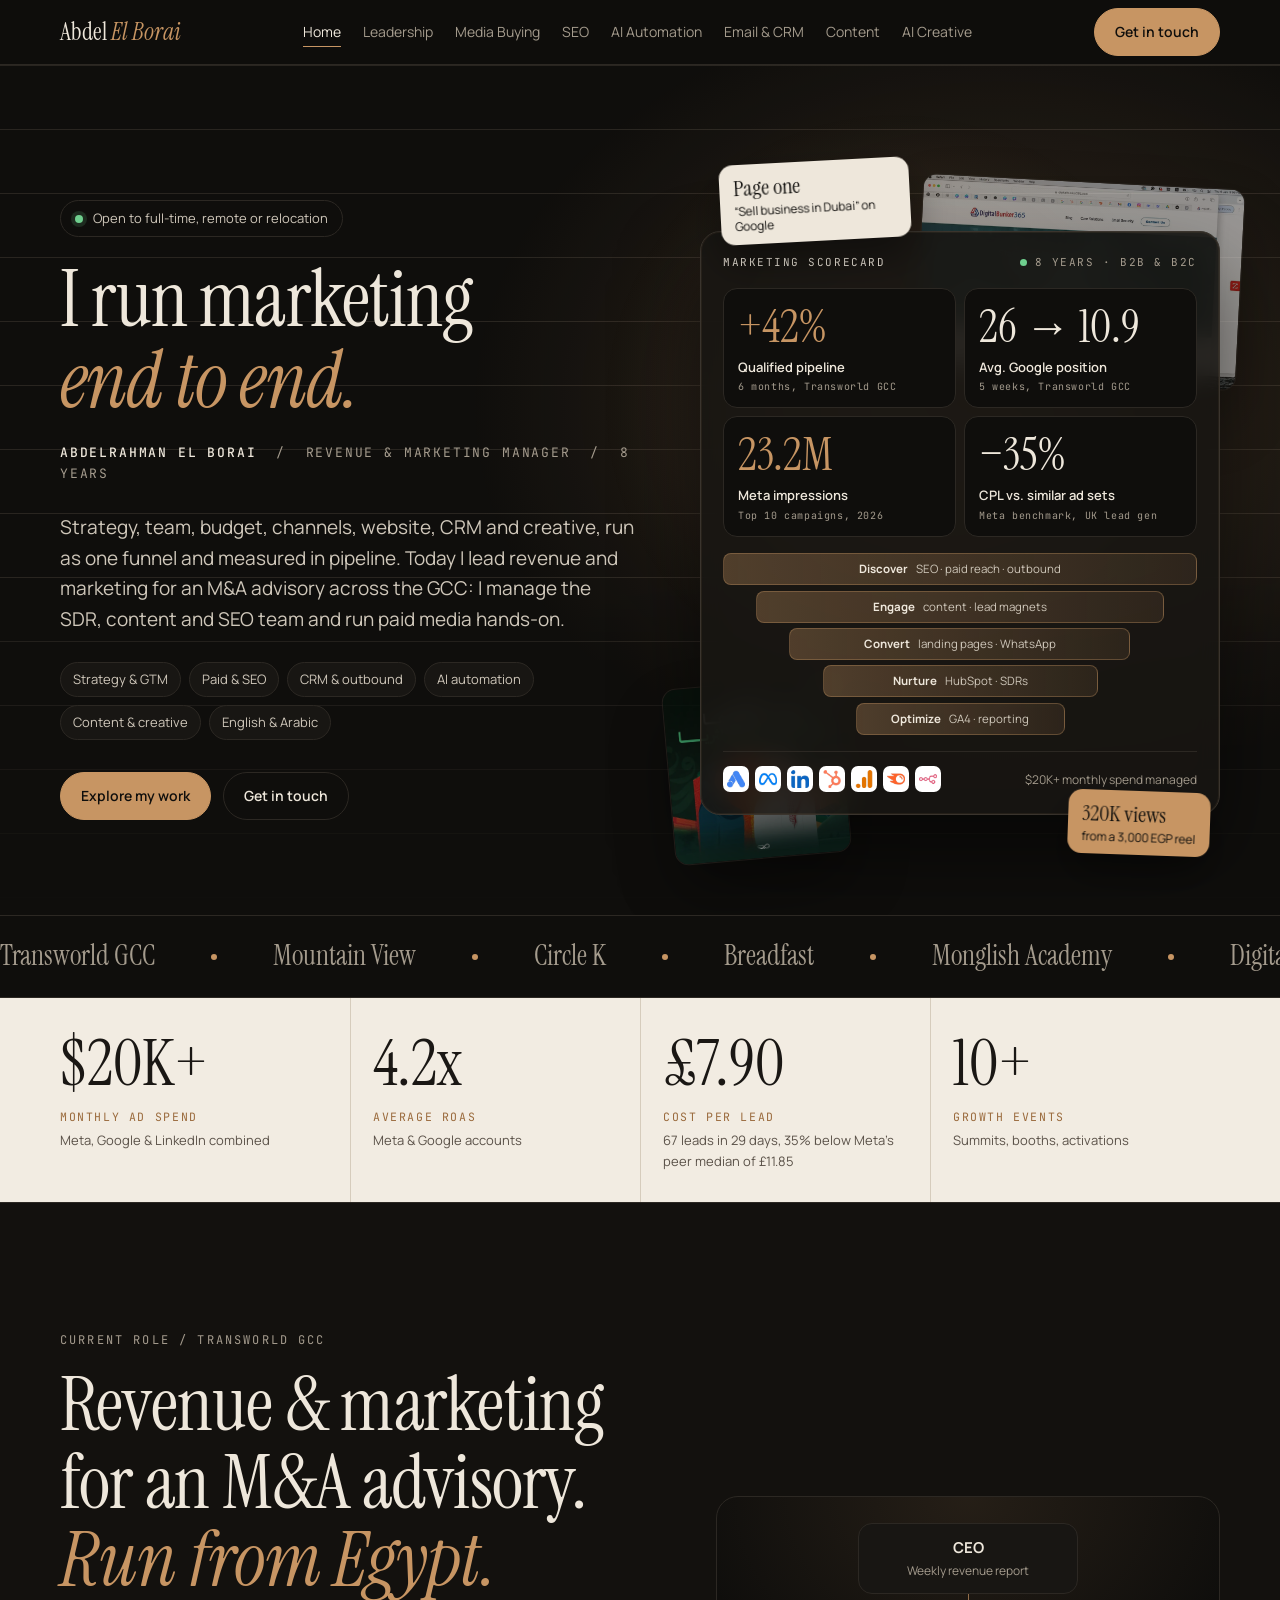
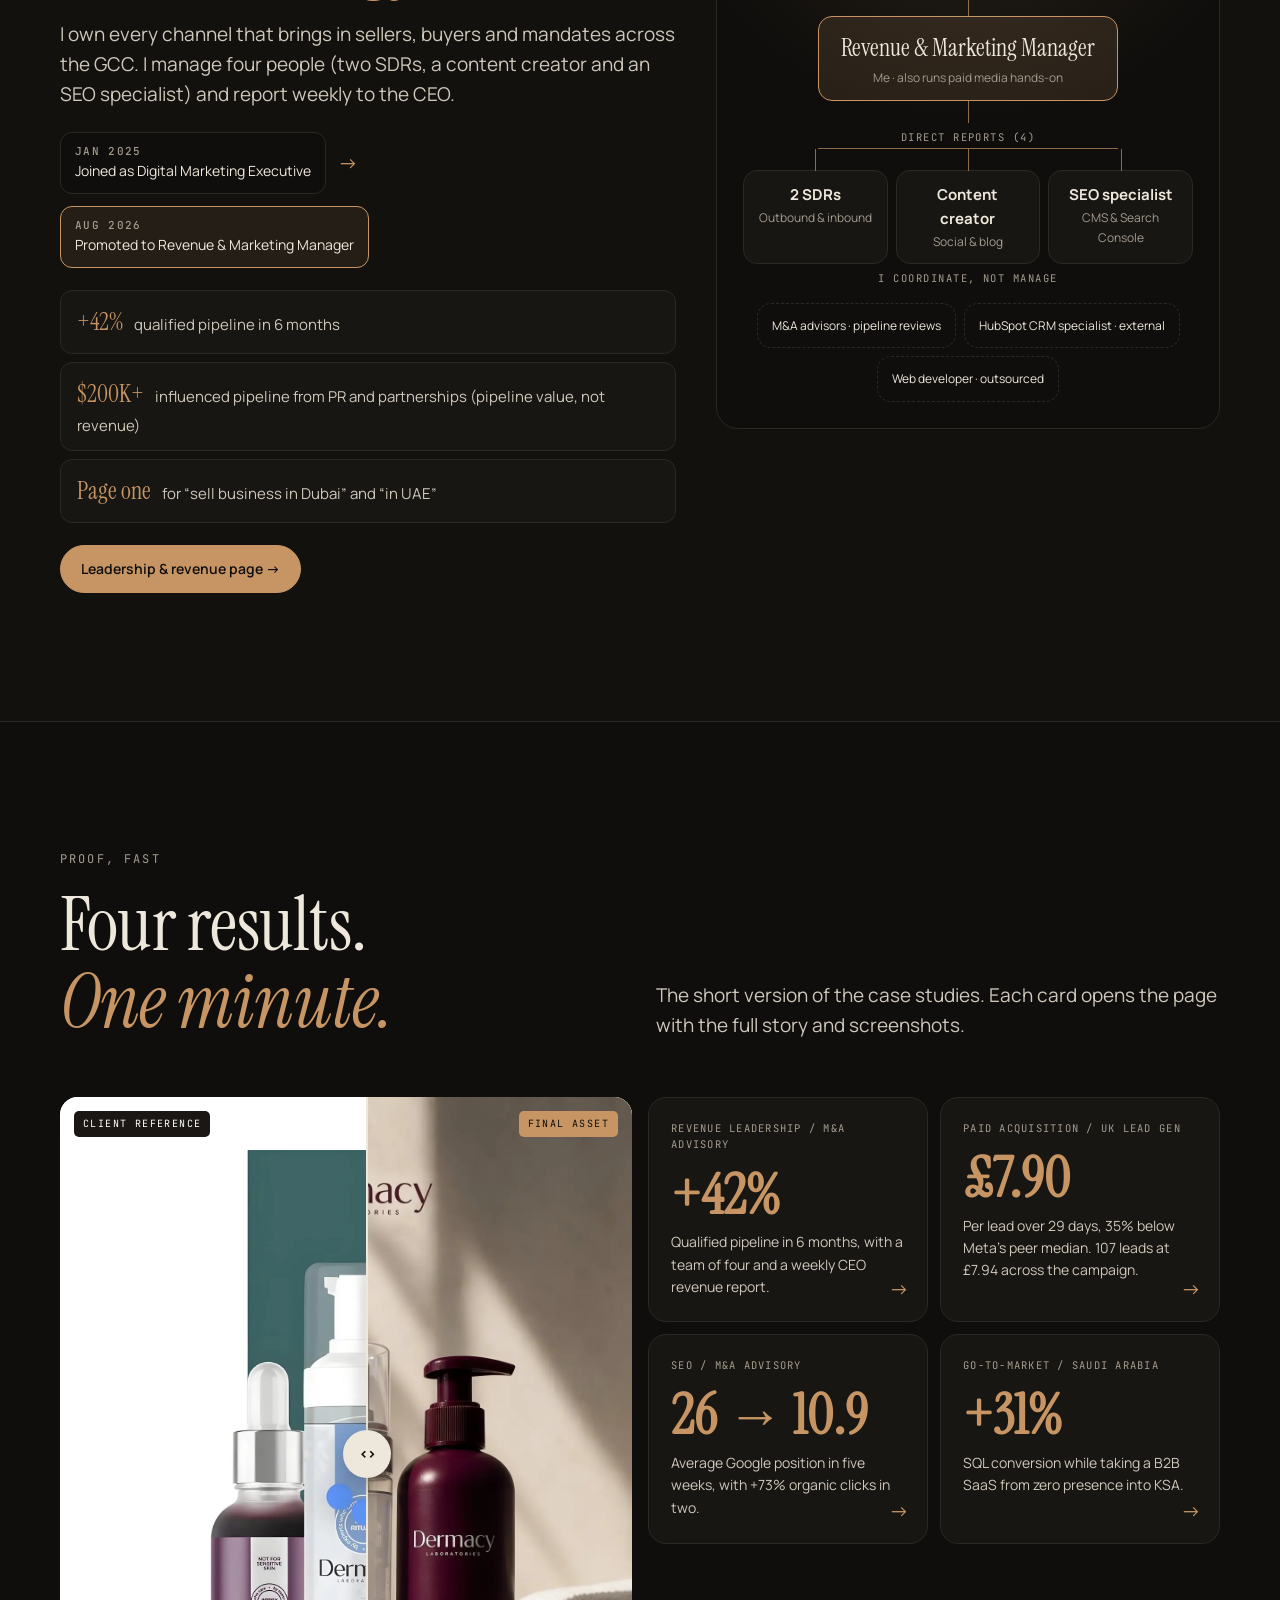
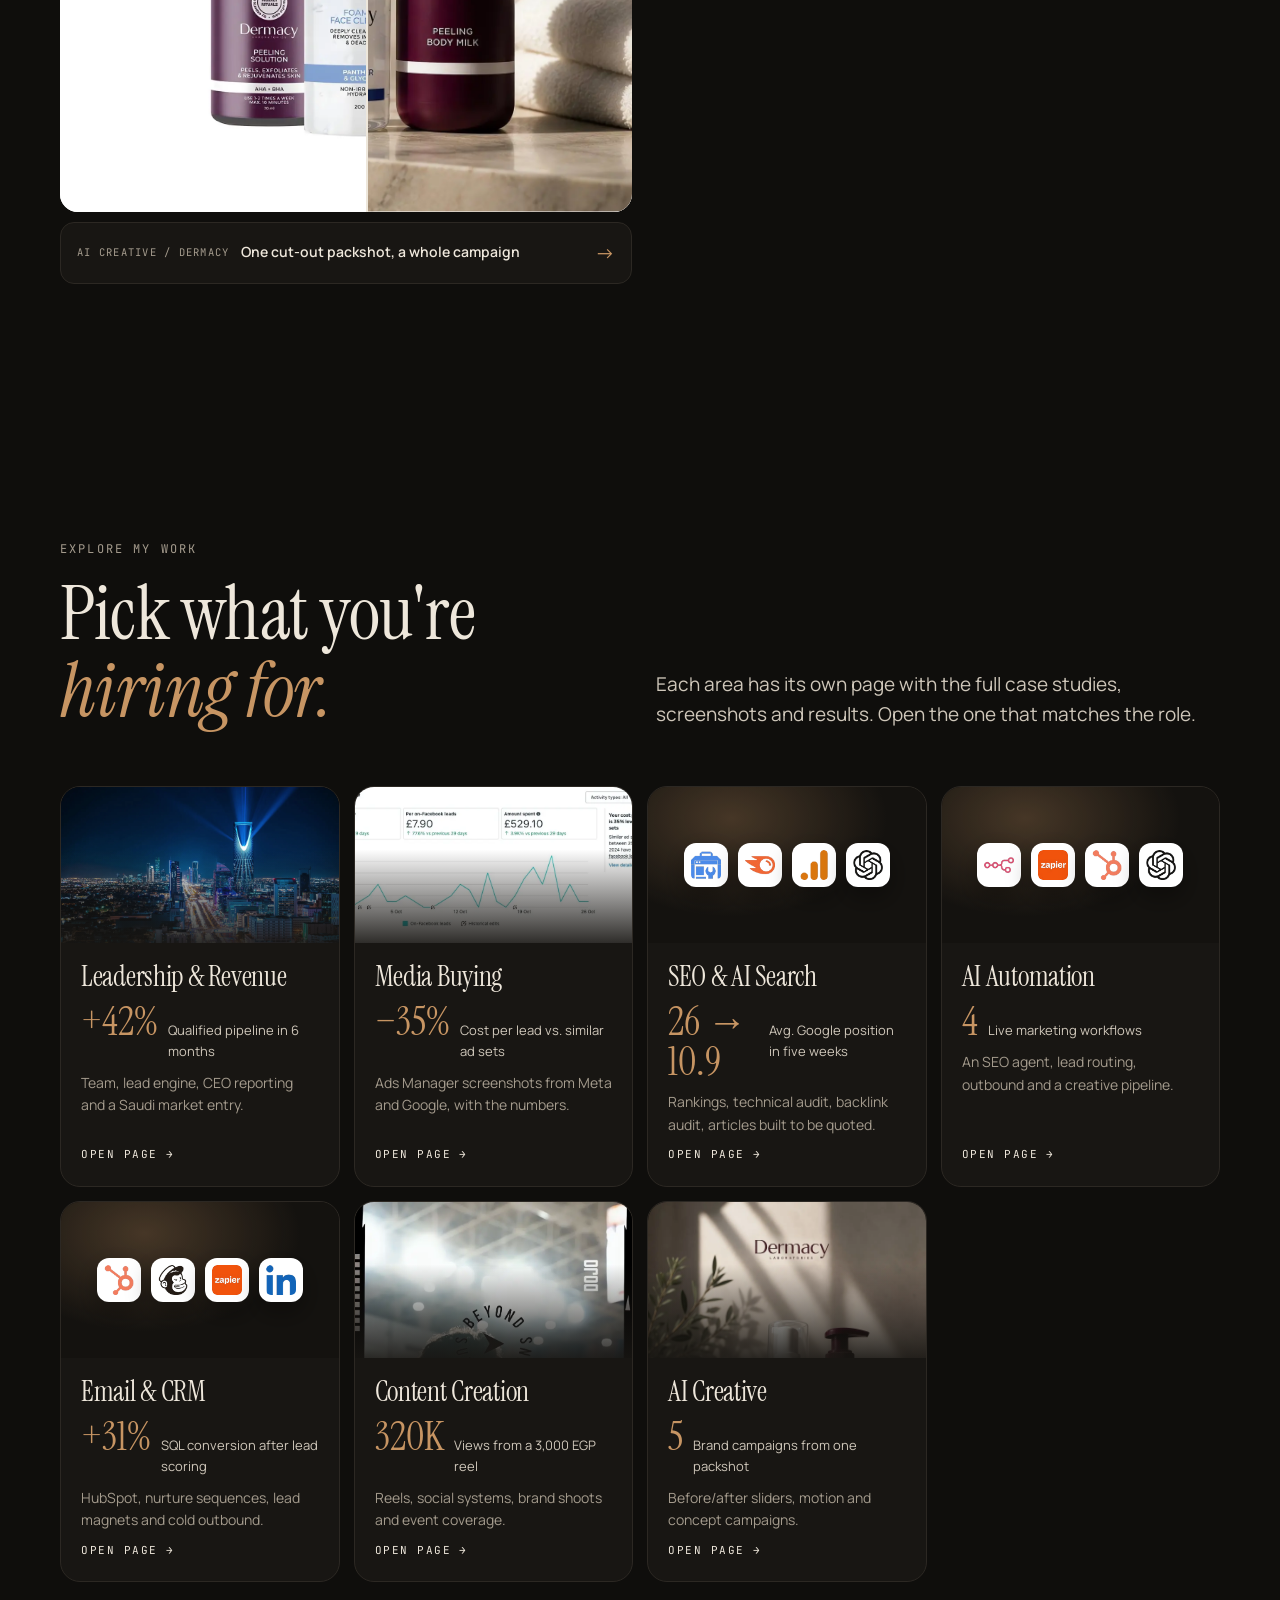
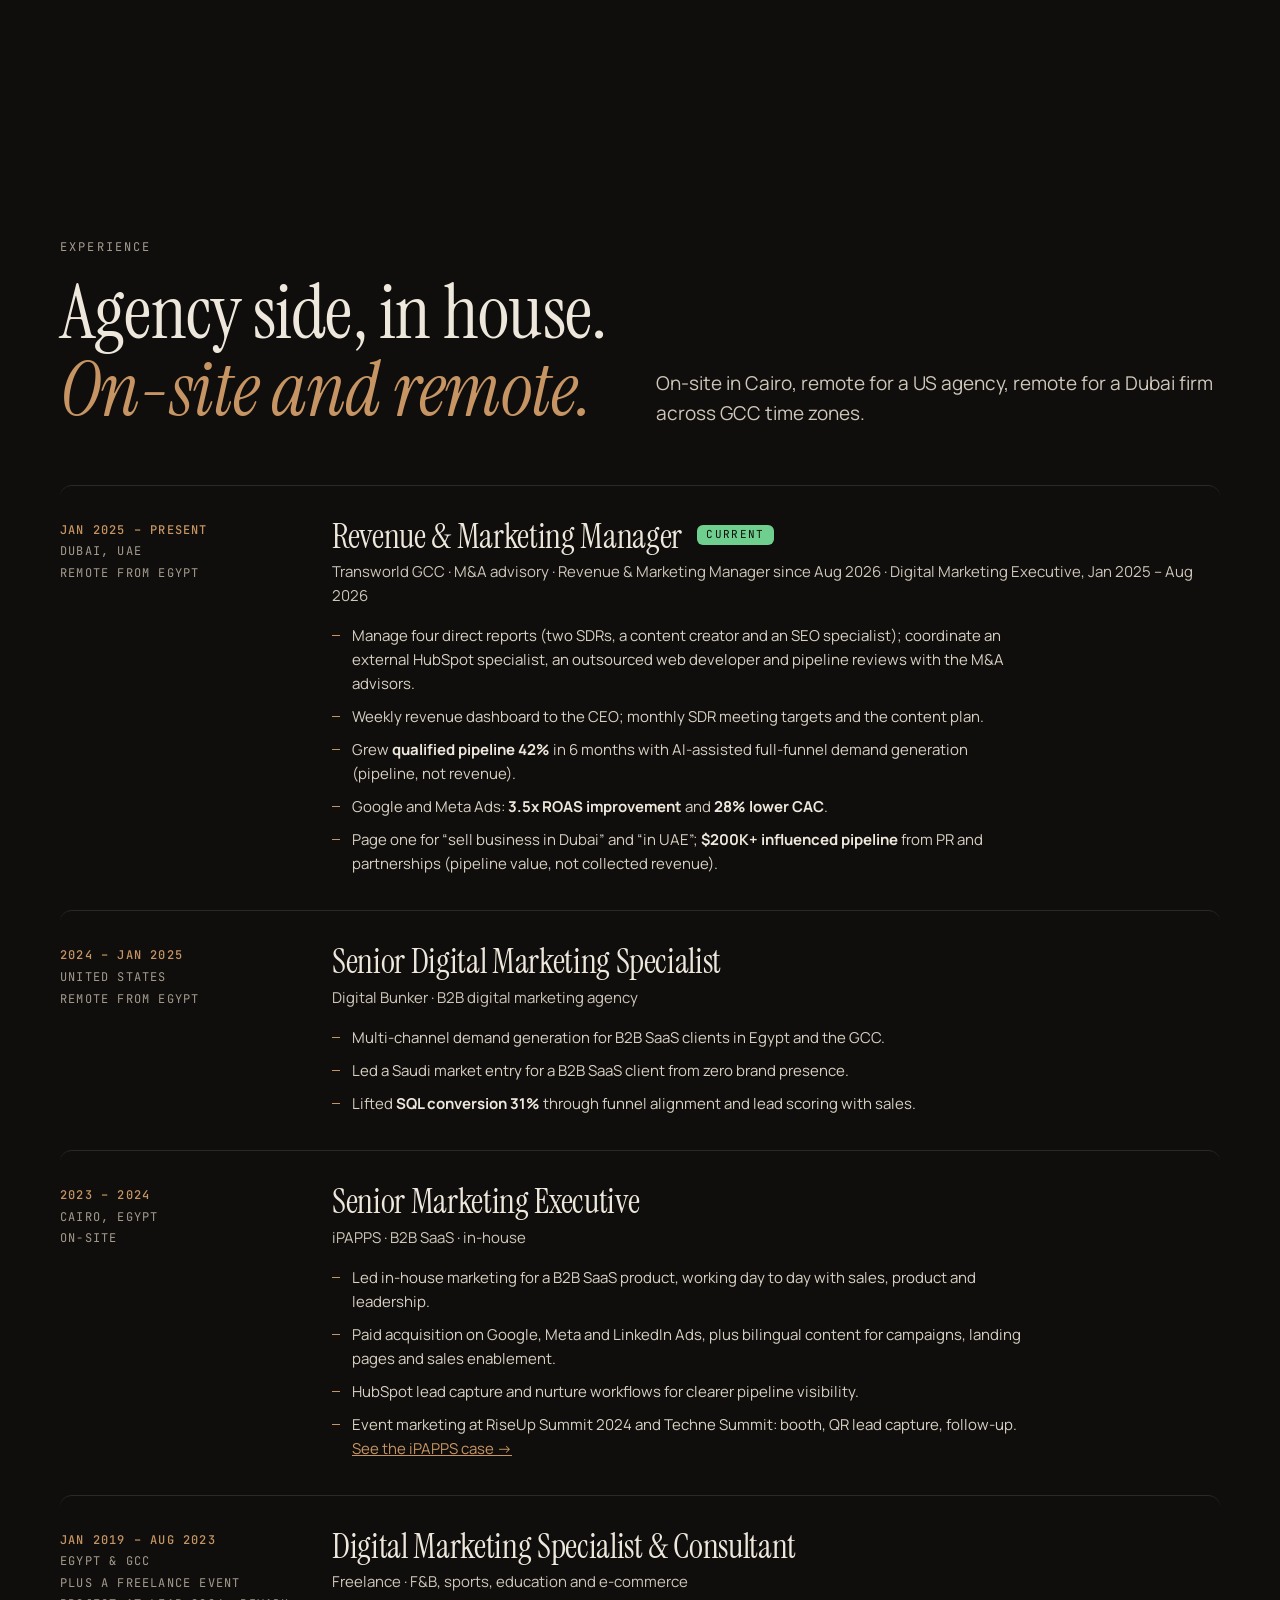
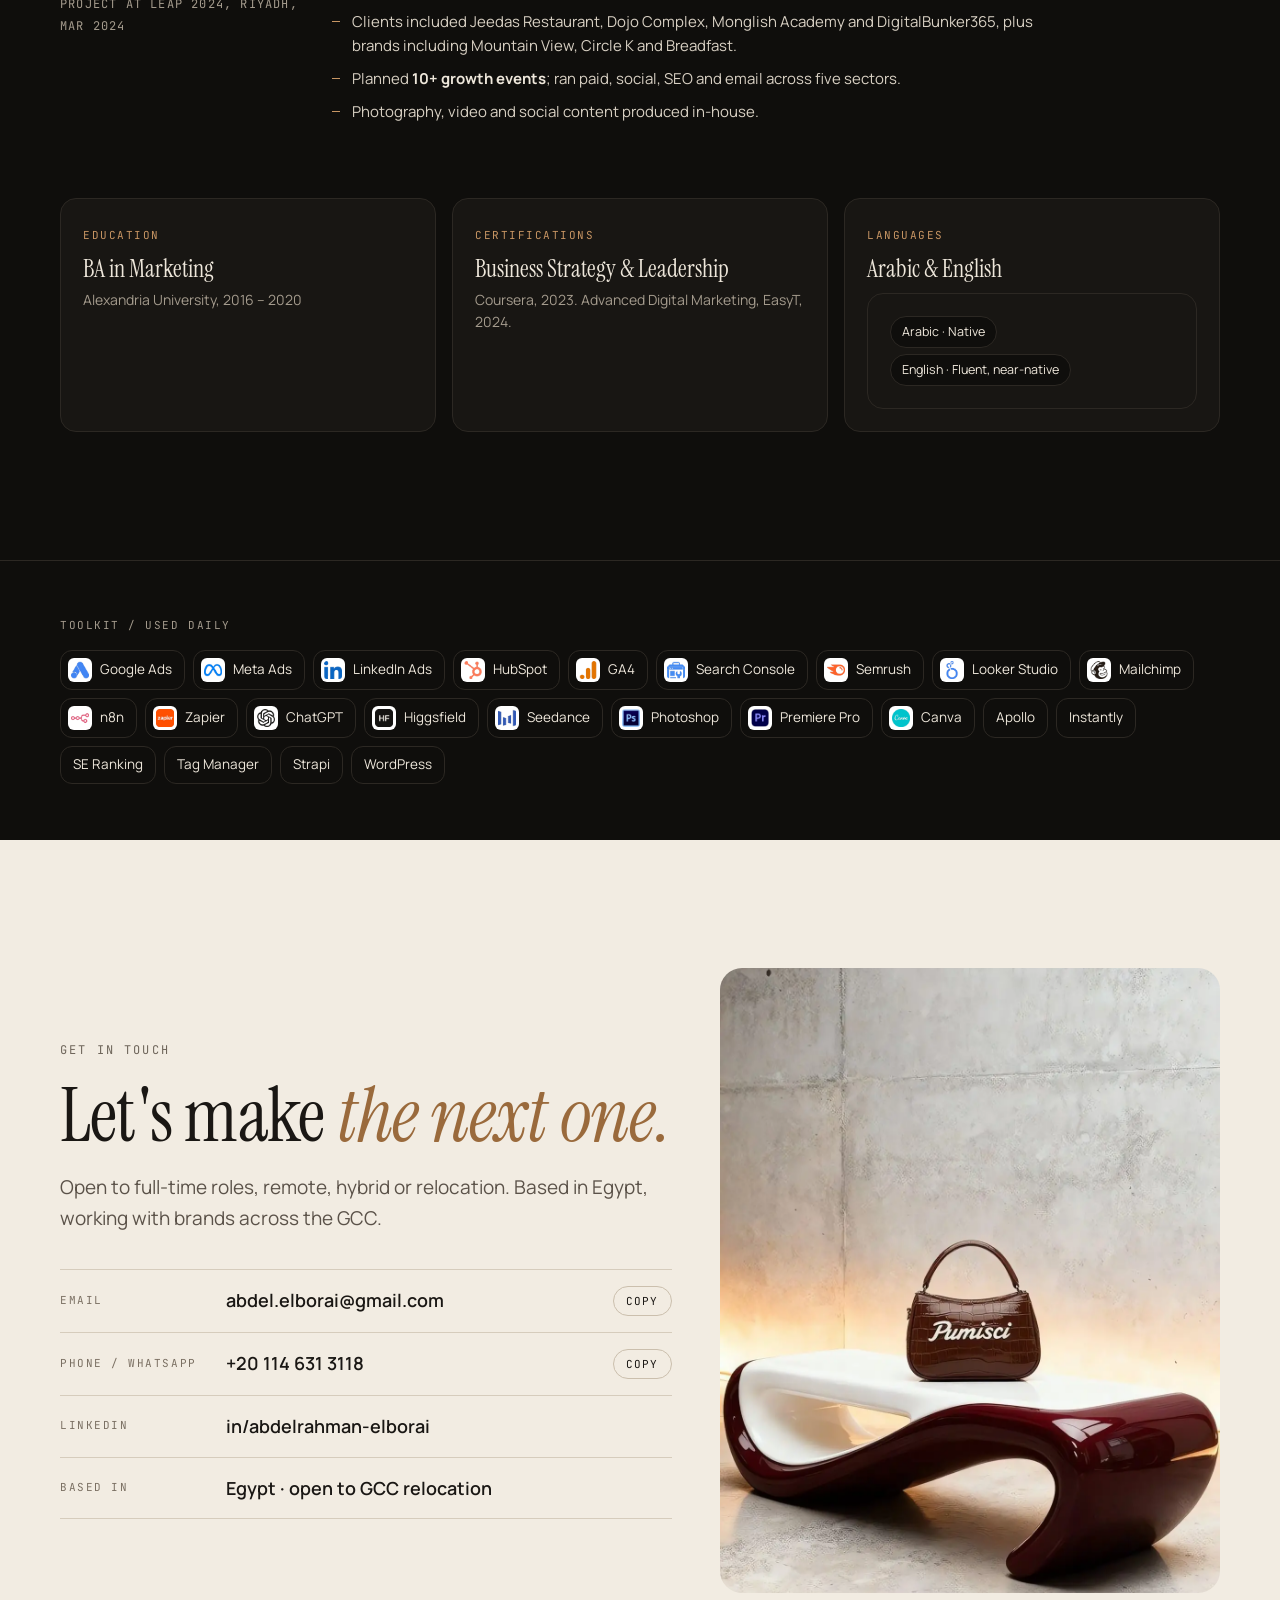
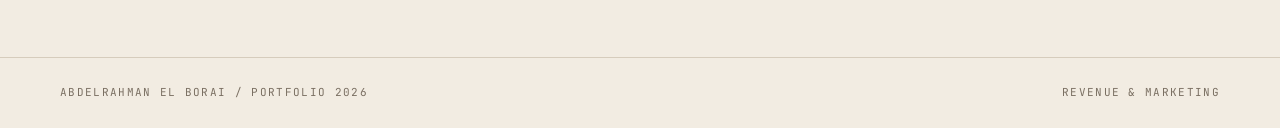
==== index.html @ 5d91e676 "Portfolio site Co-Authored-By: Claude Opus 5.5 <noreply@anthropic.com> Claude-Session: https://claud" ====
<!DOCTYPE html>
<html lang="en">
<head>
<meta charset="utf-8">
<meta name="viewport" content="width=device-width, initial-scale=1">
<title>Abdelrahman El Borai | Revenue & Marketing Manager</title>
<meta name="description" content="Abdelrahman El Borai, Revenue & Marketing Manager. 8 years running marketing end to end: strategy, team, paid media, SEO, CRM, automation and creative across the GCC and Egypt.">
<meta property="og:type" content="website">
<meta property="og:title" content="Abdelrahman El Borai | Revenue & Marketing Manager">
<meta property="og:description" content="Abdelrahman El Borai, Revenue & Marketing Manager. 8 years running marketing end to end: strategy, team, paid media, SEO, CRM, automation and creative across the GCC and Egypt.">
<meta property="og:url" content="https://abdelelborai-lgtm.github.io/">
<link rel="canonical" href="https://abdelelborai-lgtm.github.io/">
<script type="application/ld+json">{"@context":"https://schema.org","@type":"ProfilePage","url":"https://abdelelborai-lgtm.github.io/","mainEntity":{"@type":"Person","name":"Abdelrahman El Borai","alternateName":"Abdel El Borai","jobTitle":"Revenue & Marketing Manager","worksFor":{"@type":"Organization","name":"Transworld GCC","url":"https://tworldgcc.com"},"alumniOf":{"@type":"CollegeOrUniversity","name":"Alexandria University"},"knowsLanguage":["Arabic","English"],"address":{"@type":"PostalAddress","addressCountry":"EG"},"url":"https://abdelelborai-lgtm.github.io/","sameAs":["https://www.linkedin.com/in/abdelrahman-elborai-319b83185/"],"knowsAbout":["Performance marketing","Media buying","SEO","Answer engine optimization","Content creation","HubSpot CRM","Marketing automation"]}}</script>
<link rel="icon" href="data:image/svg+xml,%3Csvg xmlns='http://www.w3.org/2000/svg' viewBox='0 0 64 64'%3E%3Crect width='64' height='64' rx='14' fill='%230F0E0C'/%3E%3Ctext x='50%25' y='56%25' text-anchor='middle' dominant-baseline='middle' font-family='Georgia,serif' font-size='30' fill='%23C79563'%3EAE%3C/text%3E%3C/svg%3E">
<link rel="preconnect" href="https://fonts.googleapis.com">
<link rel="preconnect" href="https://fonts.gstatic.com" crossorigin>
<link href="https://fonts.googleapis.com/css2?family=Instrument+Serif:ital@0;1&family=Manrope:wght@400;500;600;700&family=JetBrains+Mono:wght@400;500&display=swap" rel="stylesheet">
<link rel="stylesheet" href="styles.css">
</head>
<body class="home">
<div class="progress" aria-hidden="true"></div>
<div class="cur" aria-hidden="true"></div>
<button class="totop" type="button" aria-label="Back to top"><svg width="18" height="18" viewBox="0 0 24 24" fill="none" stroke="currentColor" stroke-width="2" stroke-linecap="round" aria-hidden="true"><path d="M12 19V5M5 12l7-7 7 7"/></svg></button>
<nav class="nav" aria-label="Main">
  <div class="wrap">
    <a class="brand" href="index.html">Abdel <span>El Borai</span></a>
    <ul><li><a href="index.html" class="active" aria-current="page">Home<small>Overview, results, experience</small></a></li><li><a href="leadership.html">Leadership<small>Revenue, team, strategy</small></a></li><li><a href="media-buying.html">Media Buying<small>Meta, Google, LinkedIn</small></a></li><li><a href="seo.html">SEO<small>Technical, content, AI search</small></a></li><li><a href="ai-automation.html">AI Automation<small>Agents, n8n, Zapier</small></a></li><li><a href="email-crm.html">Email & CRM<small>HubSpot, nurture, outbound</small></a></li><li><a href="content.html">Content<small>Reels, social, production</small></a></li><li><a href="ai-creative.html">AI Creative<small>Packshot to campaign</small></a></li><li class="m-only"><a href="#contact">Contact<small>Email, WhatsApp, LinkedIn</small></a></li></ul>
    <a class="btn" href="#contact">Get in touch</a>
    <button class="menu-btn" type="button" aria-label="Open menu" aria-expanded="false"><span></span></button>
  </div>
</nav><header class="hero" id="top">
  <div class="wrap hero-grid">
    <div>
      <span class="status"><i></i> Open to full-time, remote or relocation</span>
      <h1>I run marketing <em>end to end.</em></h1>
      <p class="who"><b>Abdelrahman El Borai</b> &nbsp;/&nbsp; Revenue &amp; Marketing Manager &nbsp;/&nbsp; 8 years</p>
      <p class="lede">Strategy, team, budget, channels, website, CRM and creative, run as one funnel and measured in pipeline. Today I lead revenue and marketing for an M&amp;A advisory across the GCC: I manage the SDR, content and SEO team and run paid media hands-on.</p>
      <div class="facts">
        <span class="chip">Strategy &amp; GTM</span>
        <span class="chip">Paid &amp; SEO</span>
        <span class="chip">CRM &amp; outbound</span>
        <span class="chip">AI automation</span>
        <span class="chip">Content &amp; creative</span>
        <span class="chip">English &amp; Arabic</span>
      </div>
      <div class="hero-ctas">
        <a class="btn" href="#explore">Explore my work</a>
        <a class="btn ghost" href="#contact">Get in touch</a>
      </div>
    </div>

    <div class="stage-wrap" aria-label="Marketing results scorecard">
      <figure class="shot shot-a"><img src="img/lp-it.webp" alt="English landing page for an IT services brand" decoding="async"></figure>
      <figure class="shot shot-b"><img src="img/ksa-2030.webp" alt="Arabic Saudi campaign creative" decoding="async"></figure>
      <div class="board">
        <div class="board-head">
          <span>Marketing scorecard</span>
          <span class="live"><i></i>8 years &middot; B2B &amp; B2C</span>
        </div>
        <div class="kpis">
          <div class="kpi"><b>+42%</b><span>Qualified pipeline</span><small>6 months, Transworld GCC</small></div>
          <div class="kpi"><b>26 &rarr; 10.9</b><span>Avg. Google position</span><small>5 weeks, Transworld GCC</small></div>
          <div class="kpi"><b>23.2M</b><span>Meta impressions</span><small>Top 10 campaigns, 2026</small></div>
          <div class="kpi"><b>&minus;35%</b><span>CPL vs. similar ad sets</span><small>Meta benchmark, UK lead gen</small></div>
        </div>
        <div class="fn">
          <div class="fn-row" style="--w:100%"><span class="fn-bar"><b>Discover</b> SEO &middot; paid reach &middot; outbound</span></div>
          <div class="fn-row" style="--w:86%"><span class="fn-bar"><b>Engage</b> content &middot; lead magnets</span></div>
          <div class="fn-row" style="--w:72%"><span class="fn-bar"><b>Convert</b> landing pages &middot; WhatsApp</span></div>
          <div class="fn-row" style="--w:58%"><span class="fn-bar"><b>Nurture</b> HubSpot &middot; SDRs</span></div>
          <div class="fn-row" style="--w:44%"><span class="fn-bar"><b>Optimize</b> GA4 &middot; reporting</span></div>
        </div>
        <div class="board-foot">
          <img src="icons/google-ads.png" alt="Google Ads"><img src="icons/meta-ads.png" alt="Meta Ads"><img src="icons/linkedin-ads.png" alt="LinkedIn Ads"><img src="icons/hubspot.png" alt="HubSpot"><img src="icons/ga4.png" alt="GA4"><img src="icons/semrush.png" alt="Semrush"><img src="icons/n8n.png" alt="n8n">
          <span>$20K+ monthly spend managed</span>
        </div>
      </div>
      <div class="badge badge-a"><b>Page one</b>&ldquo;Sell business in Dubai&rdquo; on Google</div>
      <div class="badge badge-b"><b>320K views</b>from a 3,000 EGP reel</div>
    </div>
  </div>
</header><div class="marquee" aria-label="Brands and clients">
  <div class="track">
    <span>Transworld GCC</span><span>Mountain View</span><span>Circle K</span><span>Breadfast</span><span>Monglish Academy</span><span>Digital Bunker</span><span>Jeedas Restaurant</span><span>Dojo Complex</span><span>iPAPPS</span><span>LEAP 2024</span><span>RiseUp Summit</span>
    <span>Transworld GCC</span><span>Mountain View</span><span>Circle K</span><span>Breadfast</span><span>Monglish Academy</span><span>Digital Bunker</span><span>Jeedas Restaurant</span><span>Dojo Complex</span><span>iPAPPS</span><span>LEAP 2024</span><span>RiseUp Summit</span>
  </div>
</div><section class="band" aria-label="Key numbers">
  <div class="wrap band-grid">
    <div><b class="bn">$20K+</b><span>Monthly ad spend</span><small>Meta, Google &amp; LinkedIn combined</small></div>
    <div><b class="bn">4.2x</b><span>Average ROAS</span><small>Meta &amp; Google accounts</small></div>
    <div><b class="bn">&pound;7.90</b><span>Cost per lead</span><small>67 leads in 29 days, 35% below Meta&rsquo;s peer median of &pound;11.85</small></div>
    <div><b class="bn">10+</b><span>Growth events</span><small>Summits, booths, activations</small></div>
  </div>
</section><section id="current" class="sec-dark">
  <div class="wrap tw-top" style="margin-bottom:0">
    <div>
      <p class="eyebrow">Current role / Transworld GCC</p>
      <h2 style="margin:16px 0 20px">Revenue &amp; marketing for an M&amp;A advisory. <em>Run from Egypt.</em></h2>
      <p class="lede">I own every channel that brings in sellers, buyers and mandates across the GCC. I manage four people (two SDRs, a content creator and an SEO specialist) and report weekly to the CEO.</p>
      <div class="promo">
        <div class="step"><b>Jan 2025</b>Joined as Digital Marketing Executive</div>
        <span class="arr">&rarr;</span>
        <div class="step on"><b>Aug 2026</b>Promoted to Revenue &amp; Marketing Manager</div>
      </div>
      <ul class="wins">
        <li><b>+42%</b> qualified pipeline in 6 months</li>
        <li><b>$200K+</b> influenced pipeline from PR and partnerships (pipeline value, not revenue)</li>
        <li><b>Page one</b> for &ldquo;sell business in Dubai&rdquo; and &ldquo;in UAE&rdquo;</li>
      </ul>
      <a class="btn" href="leadership.html" style="margin-top:22px">Leadership &amp; revenue page &rarr;</a>
    </div>
    <div class="org" aria-label="Team structure">
        <div class="node ceo"><b>CEO</b><small>Weekly revenue report</small></div>
        <div class="vline"></div>
        <div class="node me"><b>Revenue &amp; Marketing Manager</b><small>Me &middot; also runs paid media hands-on</small></div>
        <div class="vline"></div>
        <p class="org-k">Direct reports (4)</p>
        <div class="row">
          <div class="node"><b>2 SDRs</b><small>Outbound &amp; inbound</small></div>
          <div class="node"><b>Content creator</b><small>Social &amp; blog</small></div>
          <div class="node"><b>SEO specialist</b><small>CMS &amp; Search Console</small></div>
        </div>
        <p class="org-k">I coordinate, not manage</p>
        <div class="side">
          <div class="node">M&amp;A advisors &middot; pipeline reviews</div>
          <div class="node">HubSpot CRM specialist &middot; external</div>
          <div class="node">Web developer &middot; outsourced</div>
        </div>
      </div>
  </div>
</section><section id="proof">
  <div class="wrap">
    <div class="sec-head">
      <div><p class="eyebrow">Proof, fast</p><h2 style="margin-top:16px">Four results. <em>One minute.</em></h2></div>
      <p class="lede">The short version of the case studies. Each card opens the page with the full story and screenshots.</p>
    </div>
    <div class="proof-grid">
      <div class="ba-home">
        <div class="ba" data-ba>
          <img class="before" src="img/dermacy-ref.webp" alt="Client reference: Dermacy bottles cut out on white" decoding="async">
          <img class="after" src="img/dermacy-final.webp" alt="Final campaign asset: Dermacy bottles on stone" decoding="async">
          <span class="lab l">Client reference</span><span class="lab r">Final asset</span>
          <span class="bar"></span>
          <input type="range" min="0" max="100" value="50" aria-label="Compare reference and final asset">
          <span class="knob" aria-hidden="true">&lsaquo;&rsaquo;</span>
        </div>
        <a class="pcap" href="ai-creative.html"><span>AI creative / Dermacy</span><b>One cut-out packshot, a whole campaign</b><i>&rarr;</i></a>
      </div>
      <div class="pcards">
        <a class="pcard" href="leadership.html"><span class="pk">Revenue leadership / M&amp;A advisory</span><b class="big">+42%</b><p>Qualified pipeline in 6 months, with a team of four and a weekly CEO revenue report.</p><i>&rarr;</i></a>
        <a class="pcard" href="media-buying.html#uk-case"><span class="pk">Paid acquisition / UK lead gen</span><b class="big">&pound;7.90</b><p>Per lead over 29 days, 35% below Meta&rsquo;s peer median. 107 leads at &pound;7.94 across the campaign.</p><i>&rarr;</i></a>
        <a class="pcard" href="seo.html"><span class="pk">SEO / M&amp;A advisory</span><b class="big">26 &rarr; 10.9</b><p>Average Google position in five weeks, with +73% organic clicks in two.</p><i>&rarr;</i></a>
        <a class="pcard" href="leadership.html#saudi"><span class="pk">Go-to-market / Saudi Arabia</span><b class="big">+31%</b><p>SQL conversion while taking a B2B SaaS from zero presence into KSA.</p><i>&rarr;</i></a>
      </div>
    </div>
  </div>
</section><section id="explore">
  <div class="wrap">
    <div class="sec-head">
      <div><p class="eyebrow">Explore my work</p><h2 style="margin-top:16px">Pick what you're <em>hiring for.</em></h2></div>
      <p class="lede">Each area has its own page with the full case studies, screenshots and results. Open the one that matches the role.</p>
    </div>
    <div class="xgrid"><a class="xcard" href="leadership.html"><div class="xc-img"><img src="img/ksa-city.webp" alt="" decoding="async"></div><div class="xc-body"><h3>Leadership &amp; Revenue</h3><div class="xc-stat"><b>+42%</b><span>Qualified pipeline in 6 months</span></div><p>Team, lead engine, CEO reporting and a Saudi market entry.</p><span class="xc-go">Open page <i>&rarr;</i></span></div></a><a class="xcard" href="media-buying.html"><div class="xc-img"><img src="img/boiler-overview.webp" alt="" decoding="async"></div><div class="xc-body"><h3>Media Buying</h3><div class="xc-stat"><b>&minus;35%</b><span>Cost per lead vs. similar ad sets</span></div><p>Ads Manager screenshots from Meta and Google, with the numbers.</p><span class="xc-go">Open page <i>&rarr;</i></span></div></a><a class="xcard" href="seo.html"><div class="xc-img xc-ico"><div class="xc-icons"><img src="icons/search-console.png" alt=""><img src="icons/semrush.png" alt=""><img src="icons/ga4.png" alt=""><img src="icons/chatgpt.png" alt=""></div></div><div class="xc-body"><h3>SEO &amp; AI Search</h3><div class="xc-stat"><b>26 &rarr; 10.9</b><span>Avg. Google position in five weeks</span></div><p>Rankings, technical audit, backlink audit, articles built to be quoted.</p><span class="xc-go">Open page <i>&rarr;</i></span></div></a><a class="xcard" href="ai-automation.html"><div class="xc-img xc-ico"><div class="xc-icons"><img src="icons/n8n.png" alt=""><img src="icons/zapier.png" alt=""><img src="icons/hubspot.png" alt=""><img src="icons/chatgpt.png" alt=""></div></div><div class="xc-body"><h3>AI Automation</h3><div class="xc-stat"><b>4</b><span>Live marketing workflows</span></div><p>An SEO agent, lead routing, outbound and a creative pipeline.</p><span class="xc-go">Open page <i>&rarr;</i></span></div></a><a class="xcard" href="email-crm.html"><div class="xc-img xc-ico"><div class="xc-icons"><img src="icons/hubspot.png" alt=""><img src="icons/mailchimp.png" alt=""><img src="icons/zapier.png" alt=""><img src="icons/linkedin-ads.png" alt=""></div></div><div class="xc-body"><h3>Email &amp; CRM</h3><div class="xc-stat"><b>+31%</b><span>SQL conversion after lead scoring</span></div><p>HubSpot, nurture sequences, lead magnets and cold outbound.</p><span class="xc-go">Open page <i>&rarr;</i></span></div></a><a class="xcard" href="content.html"><div class="xc-img"><img src="img/dojo.webp" alt="" decoding="async"></div><div class="xc-body"><h3>Content Creation</h3><div class="xc-stat"><b>320K</b><span>Views from a 3,000 EGP reel</span></div><p>Reels, social systems, brand shoots and event coverage.</p><span class="xc-go">Open page <i>&rarr;</i></span></div></a><a class="xcard" href="ai-creative.html"><div class="xc-img"><img src="img/dermacy-final.webp" alt="" decoding="async"></div><div class="xc-body"><h3>AI Creative</h3><div class="xc-stat"><b>5</b><span>Brand campaigns from one packshot</span></div><p>Before/after sliders, motion and concept campaigns.</p><span class="xc-go">Open page <i>&rarr;</i></span></div></a></div>
  </div>
</section><section id="experience">
  <div class="wrap">
    <div class="sec-head">
      <div><p class="eyebrow">Experience</p><h2 style="margin-top:16px">Agency side, in house. <em>On-site and remote.</em></h2></div>
      <p class="lede">On-site in Cairo, remote for a US agency, remote for a Dubai firm across GCC time zones.</p>
    </div>
    <div class="xp">
      <div class="job">
        <p class="when"><b>Jan 2025 &ndash; Present</b>Dubai, UAE<br>Remote from Egypt</p>
        <div>
          <h3>Revenue &amp; Marketing Manager <span class="now">Current</span></h3>
          <p class="co">Transworld GCC &middot; M&amp;A advisory &middot; Revenue &amp; Marketing Manager since Aug 2026 &middot; Digital Marketing Executive, Jan 2025 &ndash; Aug 2026</p>
          <ul>
            <li>Manage four direct reports (two SDRs, a content creator and an SEO specialist); coordinate an external HubSpot specialist, an outsourced web developer and pipeline reviews with the M&amp;A advisors.</li>
            <li>Weekly revenue dashboard to the CEO; monthly SDR meeting targets and the content plan.</li>
            <li>Grew <b>qualified pipeline 42%</b> in 6 months with AI-assisted full-funnel demand generation (pipeline, not revenue).</li>
            <li>Google and Meta Ads: <b>3.5x ROAS improvement</b> and <b>28% lower CAC</b>.</li>
            <li>Page one for &ldquo;sell business in Dubai&rdquo; and &ldquo;in UAE&rdquo;; <b>$200K+ influenced pipeline</b> from PR and partnerships (pipeline value, not collected revenue).</li>
          </ul>
        </div>
      </div>
      <div class="job">
        <p class="when"><b>2024 &ndash; Jan 2025</b>United States<br>Remote from Egypt</p>
        <div>
          <h3>Senior Digital Marketing Specialist</h3>
          <p class="co">Digital Bunker &middot; B2B digital marketing agency</p>
          <ul>
            <li>Multi-channel demand generation for B2B SaaS clients in Egypt and the GCC.</li>
            <li>Led a Saudi market entry for a B2B SaaS client from zero brand presence.</li>
            <li>Lifted <b>SQL conversion 31%</b> through funnel alignment and lead scoring with sales.</li>
          </ul>
        </div>
      </div>
      <div class="job">
        <p class="when"><b>2023 &ndash; 2024</b>Cairo, Egypt<br>On-site</p>
        <div>
          <h3>Senior Marketing Executive</h3>
          <p class="co">iPAPPS &middot; B2B SaaS &middot; in-house</p>
          <ul>
            <li>Led in-house marketing for a B2B SaaS product, working day to day with sales, product and leadership.</li>
            <li>Paid acquisition on Google, Meta and LinkedIn Ads, plus bilingual content for campaigns, landing pages and sales enablement.</li>
            <li>HubSpot lead capture and nurture workflows for clearer pipeline visibility.</li>
            <li>Event marketing at RiseUp Summit 2024 and Techne Summit: booth, QR lead capture, follow-up. <a href="leadership.html#ipapps" style="color:var(--bronze)">See the iPAPPS case &rarr;</a></li>
          </ul>
        </div>
      </div>
      <div class="job">
        <p class="when"><b>Jan 2019 &ndash; Aug 2023</b>Egypt &amp; GCC<br>Plus a freelance event project at LEAP 2024, Riyadh, Mar 2024</p>
        <div>
          <h3>Digital Marketing Specialist &amp; Consultant</h3>
          <p class="co">Freelance &middot; F&amp;B, sports, education and e-commerce</p>
          <ul>
            <li>Clients included Jeedas Restaurant, Dojo Complex, Monglish Academy and DigitalBunker365, plus brands including Mountain View, Circle K and Breadfast.</li>
            <li>Planned <b>10+ growth events</b>; ran paid, social, SEO and email across five sectors.</li>
            <li>Photography, video and social content produced in-house.</li>
          </ul>
        </div>
      </div>
    </div>
    <div class="edu">
      <div><span class="k">Education</span><h4>BA in Marketing</h4><p>Alexandria University, 2016 &ndash; 2020</p></div>
      <div><span class="k">Certifications</span><h4>Business Strategy &amp; Leadership</h4><p>Coursera, 2023. Advanced Digital Marketing, EasyT, 2024.</p></div>
      <div><span class="k">Languages</span><h4>Arabic &amp; English</h4><div class="lang"><span>Arabic &middot; Native</span><span>English &middot; Fluent, near-native</span></div></div>
    </div>
  </div>
</section><section id="toolkit" class="tk">
  <div class="wrap">
    <p class="label" style="margin-bottom:16px">Toolkit / used daily</p>
    <div class="logo-row big-row">
      <span><img src="icons/google-ads.png" alt="">Google Ads</span><span><img src="icons/meta-ads.png" alt="">Meta Ads</span><span><img src="icons/linkedin-ads.png" alt="">LinkedIn Ads</span><span><img src="icons/hubspot.png" alt="">HubSpot</span><span><img src="icons/ga4.png" alt="">GA4</span><span><img src="icons/search-console.png" alt="">Search Console</span><span><img src="icons/semrush.png" alt="">Semrush</span><span><img src="icons/looker-studio.png" alt="">Looker Studio</span><span><img src="icons/mailchimp.png" alt="">Mailchimp</span><span><img src="icons/n8n.png" alt="">n8n</span><span><img src="icons/zapier.png" alt="">Zapier</span><span><img src="icons/chatgpt.png" alt="">ChatGPT</span><span><img src="icons/higgsfield.png" alt="">Higgsfield</span><span><img src="icons/seedance.png" alt="">Seedance</span><span><img src="icons/photoshop.png" alt="">Photoshop</span><span><img src="icons/premiere-pro.png" alt="">Premiere Pro</span><span><img src="icons/canva.png" alt="">Canva</span><span>Apollo</span><span>Instantly</span><span>SE Ranking</span><span>Tag Manager</span><span>Strapi</span><span>WordPress</span>
    </div>
  </div>
</section><section class="contact" id="contact">
  <div class="wrap c-grid">
    <div>
      <p class="eyebrow">Get in touch</p>
      <h2 style="margin-top:16px">Let's make <em>the next one.</em></h2>
      <p class="lede" style="color:#5B5249;margin-top:18px">Open to full-time roles, remote, hybrid or relocation. Based in Egypt, working with brands across the GCC.</p>
      <div class="c-list">
        <div class="c-row"><span class="k">Email</span><a href="mailto:abdel.elborai@gmail.com">abdel.elborai@gmail.com</a><button class="copy" type="button" data-copy="abdel.elborai@gmail.com">Copy</button></div>
        <div class="c-row"><span class="k">Phone / WhatsApp</span><a href="https://wa.me/201146313118" target="_blank" rel="noopener">+20 114 631 3118</a><button class="copy" type="button" data-copy="+201146313118">Copy</button></div>
        <div class="c-row"><span class="k">LinkedIn</span><a href="https://www.linkedin.com/in/abdelrahman-elborai-319b83185/" target="_blank" rel="noopener">in/abdelrahman-elborai</a><span></span></div>
        <div class="c-row"><span class="k">Based in</span><span class="v">Egypt &middot; open to GCC relocation</span><span></span></div>
      </div>
    </div>
    <div class="c-img"><img src="img/contact.webp" alt="Leather bag on a sculpted red chair, concept campaign" decoding="async"></div>
  </div>
</section><footer><div class="wrap"><span>Abdelrahman El Borai / Portfolio 2026</span><span>Revenue &amp; Marketing</span></div></footer>
<div class="lb" id="lb" role="dialog" aria-modal="true" aria-label="Image viewer">
  <button class="x" type="button" aria-label="Close">&times;</button>
  <button class="pv" type="button" aria-label="Previous image">&lsaquo;</button>
  <img alt="">
  <button class="nx" type="button" aria-label="Next image">&rsaquo;</button>
  <p class="lbcap"></p>
</div>
<script src="app.js"></script>
</body>
</html>
---- styles.css ----
:root{
  /* Layout idea: a dark film-set studio. Two-tone serif headlines carried over from the PDF portfolio, cases read like call sheets. */
  --ink:#0F0E0C;
  --panel:#181613;
  --line:#2C2823;
  --bone:#EEE7DB;
  --muted:#A49B8D;
  --bronze:#C79563;
  --paper:#F2ECE2;
  --paper-ink:#1A1714;
  --display:"Instrument Serif", "Times New Roman", Georgia, serif;
  --body:"Manrope", "Helvetica Neue", Arial, sans-serif;
  --mono:"JetBrains Mono", ui-monospace, Menlo, Consolas, monospace;
  --wrap:1240px;
  color-scheme:dark;
}
*{box-sizing:border-box}
html{scroll-behavior:smooth;scroll-padding-top:116px;-webkit-text-size-adjust:100%}
body{margin:0;background:var(--ink);color:var(--bone);font-family:var(--body);font-size:16px;line-height:1.6;-webkit-font-smoothing:antialiased}
img{max-width:100%;display:block}
a{color:inherit}
:focus-visible{outline:2px solid var(--bronze);outline-offset:3px;border-radius:4px}
.wrap{max-width:var(--wrap);margin:0 auto;padding:0 clamp(16px,4vw,40px)}
h1,h2,h3{font-family:var(--display);font-weight:400;line-height:1.02;margin:0;text-wrap:balance;letter-spacing:-.01em}
h2{font-size:clamp(40px,6vw,76px)}
h2 em,h1 em,h3 em{font-style:italic;color:var(--bronze)}
p{margin:0}
.eyebrow{font-family:var(--mono);font-size:12px;letter-spacing:.18em;text-transform:uppercase;color:var(--muted);display:flex;gap:14px;align-items:center}
.eyebrow b{color:var(--bronze);font-weight:500}
.lede{font-size:clamp(17px,1.6vw,19px);color:#CFC7BA;max-width:62ch}

/* NAV */
.nav{position:sticky;top:0;z-index:40;background:rgba(15,14,12,.82);isolation:isolate;backdrop-filter:blur(14px);-webkit-backdrop-filter:blur(14px);border-bottom:1px solid var(--line)}
.nav .wrap{display:flex;align-items:center;justify-content:space-between;height:64px;gap:20px}
.brand{font-family:var(--display);font-size:24px;text-decoration:none;white-space:nowrap}
.brand span{color:var(--bronze);font-style:italic}
.nav ul{display:flex;gap:26px;list-style:none;margin:0;padding:0;font-size:14px}
.nav ul a{text-decoration:none;color:var(--muted);transition:color .2s}
.nav ul a:hover{color:var(--bone)}
.btn{display:inline-flex;align-items:center;gap:10px;padding:12px 20px;border-radius:999px;font-weight:600;font-size:14px;text-decoration:none;border:1px solid var(--bronze);background:var(--bronze);color:var(--ink);cursor:pointer;font-family:var(--body);transition:transform .2s, background .2s}
.btn:hover{transform:translateY(-1px);background:#D6A574}
.btn.ghost{background:transparent;color:var(--bone);border-color:var(--line)}
.btn.ghost:hover{border-color:var(--bronze);background:transparent}
@media (max-width:900px){.nav ul{display:none}}

/* HERO */
.hero{padding:clamp(48px,8vw,96px) 0 56px;position:relative;overflow:hidden}
.hero-grid{display:grid;grid-template-columns:1.05fr .95fr;gap:clamp(28px,5vw,64px);align-items:center}
.status{display:inline-flex;align-items:center;gap:10px;font-size:13px;border:1px solid var(--line);border-radius:999px;padding:7px 14px;color:#CFC7BA}
.status i{width:8px;height:8px;border-radius:50%;background:#6FCF8E;box-shadow:0 0 0 4px rgba(111,207,142,.15)}
.hero h1{font-size:clamp(46px,6.2vw,86px);margin:22px 0 22px}
.hero .who{font-family:var(--mono);font-size:13px;letter-spacing:.14em;text-transform:uppercase;color:var(--muted);margin-bottom:28px}
.hero .who b{color:var(--bone);font-weight:500}
.hero-ctas{display:flex;gap:12px;flex-wrap:wrap;margin-top:32px}
.facts{display:flex;flex-wrap:wrap;gap:8px;margin-top:28px}
.chip{font-size:13px;border:1px solid var(--line);padding:6px 12px;border-radius:999px;color:#CFC7BA;background:var(--panel)}
.mosaic{display:grid;grid-template-columns:repeat(3,1fr);grid-auto-rows:clamp(110px,13vw,170px);gap:10px}
.mosaic figure{margin:0;border-radius:14px;overflow:hidden;background:var(--panel);cursor:zoom-in}
.mosaic figure img{width:100%;height:100%;object-fit:cover;transition:transform .8s cubic-bezier(.2,.7,.2,1)}
.mosaic figure:hover img{transform:scale(1.05)}
.mosaic .tall{grid-row:span 2}
@media (max-width:900px){.hero-grid{grid-template-columns:1fr}}
.hero::before{content:"";position:absolute;inset:0;background:radial-gradient(60% 70% at 78% 40%,rgba(199,149,99,.22),transparent 70%),linear-gradient(var(--line) 1px,transparent 1px) 0 0/100% 64px;opacity:.9;pointer-events:none;-webkit-mask-image:linear-gradient(#000 60%,transparent);mask-image:linear-gradient(#000 60%,transparent)}
.hero .wrap{position:relative}
.stage-wrap{position:relative;padding:70px 0 44px}
.shot{position:absolute;margin:0;border-radius:14px;overflow:hidden;border:1px solid var(--line);box-shadow:0 30px 60px rgba(0,0,0,.45)}
.shot img{width:100%;height:100%;object-fit:cover;object-position:top}
.shot-a{width:62%;aspect-ratio:16/10;top:20px;right:-4%;transform:rotate(3deg);opacity:.55}
.shot-b{width:34%;aspect-ratio:1;bottom:0;left:-6%;transform:rotate(-5deg);opacity:.7}
.board{position:relative;z-index:2;background:rgba(24,22,19,.88);backdrop-filter:blur(12px);-webkit-backdrop-filter:blur(12px);border:1px solid #3A342D;border-radius:20px;padding:22px;box-shadow:0 40px 80px rgba(0,0,0,.5),0 0 0 1px rgba(199,149,99,.08) inset;max-width:520px;margin-left:auto}
.board-head{display:flex;justify-content:space-between;align-items:center;font-family:var(--mono);font-size:11px;letter-spacing:.14em;text-transform:uppercase;color:var(--muted);margin-bottom:16px;gap:12px;flex-wrap:wrap}
.board-head>span:first-child{color:var(--bone)}
.live{display:inline-flex;align-items:center;gap:8px}
.live i{width:7px;height:7px;border-radius:50%;background:#6FCF8E;animation:pulse 2s infinite}
@keyframes pulse{50%{box-shadow:0 0 0 5px rgba(111,207,142,.15)}}
.kpis{display:grid;grid-template-columns:1fr 1fr;gap:8px}
.kpi{background:var(--ink);border:1px solid var(--line);border-radius:14px;padding:14px 14px 12px;display:flex;flex-direction:column}
.kpi b{font-family:var(--display);font-weight:400;font-size:clamp(36px,4vw,46px);line-height:1;color:var(--bone);font-variant-numeric:tabular-nums}
.kpi:nth-child(odd) b{color:var(--bronze)}
.kpi span{font-size:13px;font-weight:600;margin-top:8px}
.kpi small{font-family:var(--mono);font-size:10px;letter-spacing:.06em;color:var(--muted);margin-top:2px}
.fn{display:grid;gap:5px;margin:16px 0}
.fn-row{display:flex;justify-content:center}
.fn-bar{width:var(--w);background:linear-gradient(90deg,rgba(199,149,99,.32),rgba(199,149,99,.12));border:1px solid rgba(199,149,99,.35);border-radius:8px;padding:6px 10px;font-size:11.5px;color:#CFC7BA;white-space:nowrap;overflow:hidden;text-overflow:ellipsis;text-align:center}
.fn-bar b{color:var(--bone);font-weight:700;margin-right:6px}
.board-foot{display:flex;align-items:center;gap:6px;flex-wrap:wrap;padding-top:14px;border-top:1px solid var(--line)}
.board-foot img{width:26px;height:26px;background:#fff;border-radius:7px;padding:4px;object-fit:contain}
.board-foot span{margin-left:auto;font-size:12px;color:var(--muted)}
.badge{position:absolute;z-index:3;background:var(--bone);color:var(--ink);border-radius:14px;padding:10px 14px;font-size:12px;line-height:1.3;box-shadow:0 18px 40px rgba(0,0,0,.4);max-width:190px}
.badge b{display:block;font-family:var(--display);font-weight:400;font-size:22px}
.badge-a{top:0;left:4%;transform:rotate(-3deg)}
.badge-b{bottom:4px;right:2%;transform:rotate(2deg);background:var(--bronze)}
@media (max-width:900px){.board{margin:0 auto}.badge-a{left:0}.shot-b{left:0}}
@media (max-width:480px){.badge{position:relative;display:inline-block;transform:none;margin:10px 6px 0 0;left:auto;right:auto;top:auto;bottom:auto}.shot{display:none}.stage-wrap{padding:0}.fn-bar{font-size:10.5px;width:calc(var(--w) * .45 + 55%)}}

/* MARQUEE */
.marquee{border-top:1px solid var(--line);border-bottom:1px solid var(--line);overflow:hidden;padding:18px 0;white-space:nowrap}
.marquee .track{display:inline-flex;gap:56px;animation:slide 38s linear infinite;font-family:var(--display);font-size:28px;color:var(--muted)}
.marquee .track span{display:inline-flex;align-items:center;gap:56px}
.marquee .track span::after{content:"";width:6px;height:6px;border-radius:50%;background:var(--bronze)}
@keyframes slide{to{transform:translateX(-50%)}}

/* SECTIONS */
section{padding:clamp(72px,10vw,128px) 0}
.sec-head{display:grid;grid-template-columns:1fr 1fr;gap:32px;align-items:end;margin-bottom:56px}
.sec-head .lede{justify-self:end}
@media (max-width:820px){.sec-head{grid-template-columns:1fr}.sec-head .lede{justify-self:start}}

/* NUMBERS */
.numbers{background:var(--paper);color:var(--paper-ink)}
.numbers .eyebrow{color:#6E655A}
.numbers h2 em{color:#9A6A3C}
.stats{display:grid;grid-template-columns:repeat(4,1fr);border-top:1px solid #D6CCBC}
.stat{padding:30px 24px 30px 0;border-bottom:1px solid #D6CCBC}
.stat .n{font-family:var(--display);font-size:clamp(54px,6vw,84px);line-height:1;font-variant-numeric:tabular-nums;letter-spacing:-.02em}
.stat .k{font-family:var(--mono);font-size:12px;letter-spacing:.14em;text-transform:uppercase;margin:12px 0 8px;color:#9A6A3C}
.stat p{font-size:14px;color:#5B5249;max-width:26ch}
.note{margin-top:28px;font-family:var(--display);font-style:italic;font-size:22px;color:#5B5249}
@media (max-width:900px){.stats{grid-template-columns:repeat(2,1fr)}}

/* DISCIPLINES */
.disc{display:grid;grid-template-columns:repeat(4,1fr);gap:1px;background:var(--line);border:1px solid var(--line);border-radius:18px;overflow:hidden}
.disc div{background:var(--ink);padding:26px 22px;min-height:170px;display:flex;flex-direction:column;gap:10px}
.disc .num{font-family:var(--mono);font-size:12px;color:var(--bronze)}
.disc h3{font-size:26px}
.disc p{font-size:14px;color:var(--muted)}
@media (max-width:900px){.disc{grid-template-columns:repeat(2,1fr)}}
@media (max-width:480px){.disc{grid-template-columns:1fr}}

/* FILTERS */
.filters{display:flex;gap:8px;flex-wrap:wrap;margin-bottom:40px}
.filters button{font-family:var(--body);font-size:14px;padding:9px 16px;border-radius:999px;border:1px solid var(--line);background:transparent;color:var(--muted);cursor:pointer}
.filters button[aria-pressed="true"]{background:var(--bone);color:var(--ink);border-color:var(--bone)}

/* CASE */
.case{display:grid;grid-template-columns:5fr 7fr;gap:clamp(24px,4vw,56px);padding:48px 0;border-top:1px solid var(--line)}
.case.hidden{display:none}
.case .tag{font-family:var(--mono);font-size:12px;letter-spacing:.14em;text-transform:uppercase;color:var(--bronze);margin-bottom:14px}
.case h3{font-size:clamp(34px,4vw,52px);margin-bottom:18px}
.case .sum{color:#CFC7BA;margin-bottom:22px;max-width:52ch}
.meta{display:grid;grid-template-columns:110px 1fr;border-top:1px solid var(--line);font-size:14px}
.meta dt,.meta dd{padding:11px 0;border-bottom:1px solid var(--line);margin:0}
.meta dt{font-family:var(--mono);font-size:11px;letter-spacing:.14em;text-transform:uppercase;color:var(--muted);padding-top:13px}
.meta dd{color:#DCD4C7}
.result{margin-top:22px;display:flex;gap:16px;align-items:baseline;padding:18px 20px;border-radius:14px;background:var(--panel);border:1px solid var(--line)}
.result .big{font-family:var(--display);font-size:40px;line-height:1;color:var(--bronze);white-space:nowrap}
.result p{font-size:14px;color:#CFC7BA}
.pills{display:flex;flex-wrap:wrap;gap:6px;margin-top:20px}
.pills span{font-size:12px;font-family:var(--mono);letter-spacing:.06em;text-transform:uppercase;padding:5px 10px;border-radius:6px;border:1px solid var(--line);color:var(--muted)}
.gal{display:grid;gap:10px;grid-template-columns:repeat(6,1fr);align-content:start}
.gal figure{margin:0;border-radius:14px;overflow:hidden;background:var(--panel);cursor:zoom-in;position:relative}
.gal figure img{width:100%;height:100%;object-fit:cover;transition:transform .8s cubic-bezier(.2,.7,.2,1)}
.gal figure:hover img{transform:scale(1.04)}
.gal figcaption{position:absolute;left:10px;bottom:10px;font-family:var(--mono);font-size:10px;letter-spacing:.12em;text-transform:uppercase;background:rgba(15,14,12,.78);padding:4px 8px;border-radius:5px;color:var(--bone)}
.s6{grid-column:span 6}.s4{grid-column:span 4}.s3{grid-column:span 3}.s2{grid-column:span 2}
.h1x{aspect-ratio:16/9}.h-sq{aspect-ratio:1/1}.h-por{aspect-ratio:4/5}.h-tall{aspect-ratio:3/5}
.contain img{object-fit:contain;background:#0B0A09}
@media (max-width:900px){.case{grid-template-columns:1fr}}

/* AI CREATIVE */
.ai{background:linear-gradient(180deg,var(--ink),#13110E 30%,var(--ink))}
.ai-intro{display:grid;grid-template-columns:1.1fr .9fr;gap:48px;margin-bottom:64px}
.ai-intro .pull{font-family:var(--display);font-size:clamp(24px,2.4vw,32px);line-height:1.25;color:var(--bone);border-left:2px solid var(--bronze);padding-left:22px;align-self:end}
@media (max-width:900px){.ai-intro{grid-template-columns:1fr}}
.ba-case{display:grid;grid-template-columns:7fr 5fr;gap:clamp(24px,4vw,56px);padding:48px 0;border-top:1px solid var(--line);align-items:start}
.ba-case:nth-of-type(even){grid-template-columns:5fr 7fr}
.ba-case:nth-of-type(even) .ba{order:2}
@media (max-width:900px){.ba-case,.ba-case:nth-of-type(even){grid-template-columns:1fr}.ba-case:nth-of-type(even) .ba{order:0}}
.ba{position:relative;aspect-ratio:4/5;border-radius:18px;overflow:hidden;background:#fff;user-select:none;touch-action:pan-y;--pos:50%}
.ba img{position:absolute;inset:0;width:100%;height:100%}
.ba .before{object-fit:contain;background:#fff;padding:8%}
.ba .after{object-fit:cover;clip-path:inset(0 0 0 var(--pos))}
.ba .bar{position:absolute;top:0;bottom:0;left:var(--pos);width:2px;background:var(--bone);transform:translateX(-1px);pointer-events:none}
.ba .knob{position:absolute;top:50%;left:var(--pos);width:48px;height:48px;border-radius:50%;background:var(--bone);color:var(--ink);transform:translate(-50%,-50%);display:grid;place-items:center;font-weight:700;pointer-events:none;box-shadow:0 6px 24px rgba(0,0,0,.35);font-size:15px;letter-spacing:-2px}
.ba input{position:absolute;inset:0;width:100%;height:100%;opacity:0;cursor:ew-resize;margin:0}
.ba input:focus-visible ~ .knob{outline:3px solid var(--bronze);outline-offset:3px}
.ba .lab{position:absolute;top:14px;font-family:var(--mono);font-size:10px;letter-spacing:.14em;text-transform:uppercase;padding:5px 9px;border-radius:5px;pointer-events:none}
.ba .lab.l{left:14px;background:#1A1714;color:#fff}
.ba .lab.r{right:14px;background:var(--bronze);color:var(--ink)}
.drag-hint{font-size:13px;color:var(--muted);margin-top:12px;font-family:var(--mono);letter-spacing:.06em}
.variants{display:grid;grid-template-columns:repeat(3,1fr);gap:10px;margin-top:24px}
.variants figure{margin:0;border-radius:12px;overflow:hidden;aspect-ratio:2/3;position:relative;cursor:zoom-in;background:var(--panel)}
.variants img{width:100%;height:100%;object-fit:cover}
.variants figcaption{position:absolute;left:8px;bottom:8px;font-family:var(--mono);font-size:9.5px;letter-spacing:.1em;text-transform:uppercase;background:rgba(15,14,12,.8);padding:3px 7px;border-radius:4px}
.check{list-style:none;padding:0;margin:20px 0 0;display:grid;grid-template-columns:1fr 1fr;gap:8px;font-size:14px;color:#CFC7BA}
.check li{display:flex;gap:8px;align-items:flex-start}
.check li::before{content:"";flex:none;width:14px;height:14px;margin-top:4px;border-radius:50%;border:1.5px solid var(--bronze);background:radial-gradient(var(--bronze) 0 3px,transparent 3.5px)}

/* WORKFLOW */
.flow{display:grid;grid-template-columns:repeat(7,1fr);gap:0;counter-reset:s;border:1px solid var(--line);border-radius:18px;overflow:hidden}
.flow div{padding:22px 18px;border-right:1px solid var(--line);position:relative;background:var(--ink)}
.flow div:last-child{border-right:0;background:var(--panel)}
.flow .n{font-family:var(--display);font-size:44px;color:var(--bronze);line-height:1}
.flow h4{margin:12px 0 8px;font-size:15px;font-weight:700}
.flow p{font-size:13px;color:var(--muted);line-height:1.5}
@media (max-width:1000px){.flow{grid-template-columns:1fr 1fr}.flow div{border-bottom:1px solid var(--line)}}
@media (max-width:480px){.flow{grid-template-columns:1fr}}

/* MOTION */
.reels{display:grid;grid-template-columns:repeat(3,1fr);gap:16px}
.reel{position:relative;border-radius:18px;overflow:hidden;aspect-ratio:9/16;background:var(--panel);text-decoration:none;display:block}
.reel img{width:100%;height:100%;object-fit:cover;transition:transform .8s cubic-bezier(.2,.7,.2,1),filter .4s}
.reel:hover img{transform:scale(1.04);filter:brightness(.8)}
.reel .play{position:absolute;inset:0;display:grid;place-items:center}
.reel .play span{width:76px;height:76px;border-radius:50%;background:rgba(238,231,219,.92);display:grid;place-items:center;transition:transform .3s}
.reel:hover .play span{transform:scale(1.08)}
.reel .play svg{margin-left:5px}
.reel .cap{position:absolute;left:0;right:0;bottom:0;padding:18px;background:linear-gradient(transparent,rgba(0,0,0,.85));font-size:14px}
.reel .cap b{display:block;font-family:var(--display);font-weight:400;font-size:24px}
.reel .cap small{font-family:var(--mono);font-size:10.5px;letter-spacing:.1em;text-transform:uppercase;color:#CFC7BA}
@media (max-width:700px){.reels{grid-template-columns:1fr 1fr}.reels .reel:last-child{grid-column:span 2;aspect-ratio:16/12}}

/* TOOLKIT */
.tools{display:grid;grid-template-columns:repeat(3,1fr);gap:16px}
.tgroup{border:1px solid var(--line);border-radius:18px;padding:24px;background:var(--panel)}
.tgroup h4{margin:0 0 18px;font-family:var(--mono);font-size:12px;letter-spacing:.16em;text-transform:uppercase;color:var(--bronze);font-weight:500}
.tlist{display:flex;flex-wrap:wrap;gap:10px}
.tool{display:flex;align-items:center;gap:10px;padding:8px 14px 8px 8px;border-radius:12px;background:var(--ink);border:1px solid var(--line);font-size:14px}
.tool img{width:30px;height:30px;object-fit:contain;background:#fff;border-radius:8px;padding:4px}
.tool.txt{padding:8px 14px}
.also{margin-top:20px;font-size:14px;color:var(--muted)}
.also b{color:var(--bone);font-weight:600}
@media (max-width:900px){.tools{grid-template-columns:1fr}}

/* HOW I RUN */
.funnel{display:grid;grid-template-columns:repeat(5,1fr);gap:8px;margin-bottom:56px}
.stage{padding:22px 18px;border-radius:14px;background:var(--panel);border:1px solid var(--line);position:relative}
.stage:nth-child(1){background:#2A1F15}.stage:nth-child(2){background:#241B13}.stage:nth-child(3){background:#1F1812}.stage:nth-child(4){background:#1B1611}
.stage .k{font-family:var(--mono);font-size:11px;letter-spacing:.14em;color:var(--bronze)}
.stage h4{font-family:var(--display);font-weight:400;font-size:28px;margin:6px 0 8px}
.stage p{font-size:13px;color:#CFC7BA;line-height:1.5}
@media (max-width:900px){.funnel{grid-template-columns:1fr}}
.mgmt{display:grid;grid-template-columns:repeat(5,1fr);gap:1px;background:var(--line);border:1px solid var(--line);border-radius:18px;overflow:hidden}
.mgmt div{background:var(--ink);padding:24px 20px}
.mgmt h4{margin:0 0 10px;font-family:var(--mono);font-size:12px;letter-spacing:.16em;text-transform:uppercase;color:var(--bronze);font-weight:500}
.mgmt p{font-size:14px;color:#CFC7BA}
@media (max-width:1000px){.mgmt{grid-template-columns:1fr 1fr}}
@media (max-width:480px){.mgmt{grid-template-columns:1fr}}

/* EXPERIENCE */
.xp{display:grid;gap:0}
.job{display:grid;grid-template-columns:240px 1fr;gap:32px;padding:34px 0;border-top:1px solid var(--line)}
.job .when{font-family:var(--mono);font-size:12px;letter-spacing:.1em;text-transform:uppercase;color:var(--muted);line-height:1.8}
.job .when b{display:block;color:var(--bronze);font-weight:500}
.job h3{font-size:34px}
.job .co{color:#CFC7BA;margin:6px 0 16px;font-size:15px}
.job ul{margin:0;padding:0;list-style:none;display:grid;gap:9px}
.job li{position:relative;padding-left:20px;color:#D8D0C3;font-size:15px;max-width:78ch}
.job li::before{content:"";position:absolute;left:0;top:11px;width:8px;height:1px;background:var(--bronze)}
.job li b{color:var(--bone)}
@media (max-width:760px){.job{grid-template-columns:1fr;gap:12px}}
.edu{display:grid;grid-template-columns:repeat(3,1fr);gap:16px;margin-top:40px}
.edu div{border:1px solid var(--line);border-radius:16px;padding:22px;background:var(--panel)}
.edu .k{font-family:var(--mono);font-size:11px;letter-spacing:.14em;text-transform:uppercase;color:var(--bronze)}
.edu h4{font-family:var(--display);font-weight:400;font-size:24px;margin:8px 0 6px;line-height:1.15}
.edu p{font-size:14px;color:var(--muted)}
@media (max-width:900px){.edu{grid-template-columns:1fr}}

/* CONTACT */
.contact{background:var(--paper);color:var(--paper-ink);padding-bottom:64px}
.contact .eyebrow{color:#6E655A}
.contact h2 em{color:#9A6A3C}
.c-grid{display:grid;grid-template-columns:1.1fr .9fr;gap:48px;align-items:center}
.c-list{display:grid;margin-top:36px;border-top:1px solid #D6CCBC}
.c-row{display:grid;grid-template-columns:150px 1fr auto;gap:16px;align-items:center;padding:16px 0;border-bottom:1px solid #D6CCBC}
.c-row .k{font-family:var(--mono);font-size:11px;letter-spacing:.14em;text-transform:uppercase;color:#7A6F62}
.c-row a,.c-row span.v{font-size:18px;font-weight:600;text-decoration:none;word-break:break-word}
.c-row a:hover{color:#9A6A3C}
.copy{font-family:var(--mono);font-size:11px;letter-spacing:.1em;text-transform:uppercase;border:1px solid #CBBFAD;background:transparent;border-radius:999px;padding:7px 12px;cursor:pointer;color:var(--paper-ink)}
.copy:hover{border-color:#9A6A3C}
.c-img{border-radius:22px;overflow:hidden;aspect-ratio:4/5}
.c-img img{width:100%;height:100%;object-fit:cover}
@media (max-width:900px){.c-grid{grid-template-columns:1fr}.c-row{grid-template-columns:1fr auto}.c-row .k{grid-column:span 2}}
footer{padding:26px 0;border-top:1px solid #D6CCBC;background:var(--paper);color:#7A6F62;font-family:var(--mono);font-size:11px;letter-spacing:.12em;text-transform:uppercase}
footer .wrap{display:flex;justify-content:space-between;gap:16px;flex-wrap:wrap}

/* LIGHTBOX */
.lb{position:fixed;inset:0;z-index:100;background:rgba(8,7,6,.94);display:none;align-items:center;justify-content:center;padding:4vw}
.lb.open{display:flex}
.lb img{max-height:88vh;max-width:92vw;object-fit:contain;border-radius:10px}
.lb button{position:absolute;background:rgba(238,231,219,.1);border:1px solid rgba(238,231,219,.2);color:var(--bone);width:48px;height:48px;border-radius:50%;font-size:22px;cursor:pointer;display:grid;place-items:center}
.lb .x{top:20px;right:20px}.lb .pv{left:20px;top:50%;transform:translateY(-50%)}.lb .nx{right:20px;top:50%;transform:translateY(-50%)}
.lb .lbcap{position:absolute;bottom:22px;left:0;right:0;text-align:center;font-family:var(--mono);font-size:12px;letter-spacing:.12em;text-transform:uppercase;color:var(--muted)}

.disc .ico{width:42px;height:42px;border-radius:12px;display:grid;place-items:center;background:rgba(199,149,99,.12);color:var(--bronze);border:1px solid rgba(199,149,99,.25);margin-bottom:6px}
.now{display:inline-block;vertical-align:middle;font-family:var(--mono);font-size:11px;letter-spacing:.12em;text-transform:uppercase;background:#6FCF8E;color:var(--ink);padding:4px 9px;border-radius:6px;margin-left:10px;position:relative;top:-4px}
.ttags{display:flex;flex-wrap:wrap;gap:6px;margin-top:16px}
.ttags span{font-size:12px;padding:5px 10px;border-radius:999px;background:var(--panel);border:1px solid var(--line);color:#CFC7BA}
.lang{display:flex;flex-wrap:wrap;gap:6px;margin-top:10px}
.lang span{font-size:12.5px;padding:5px 11px;border-radius:999px;background:var(--ink);border:1px solid var(--line);color:var(--bone)}
@media (prefers-reduced-motion:reduce){*{animation:none!important;transition:none!important;scroll-behavior:auto!important}}

/* ===== v3 additions ===== */
.nav ul{gap:22px}
.sec-dark{background:#13110E;border-top:1px solid var(--line);border-bottom:1px solid var(--line)}
.label{font-family:var(--mono);font-size:11px;letter-spacing:.14em;text-transform:uppercase;color:var(--muted)}
.card{background:var(--panel);border:1px solid var(--line);border-radius:18px;padding:24px}
.grid2{display:grid;grid-template-columns:1fr 1fr;gap:16px}
.grid3{display:grid;grid-template-columns:repeat(3,1fr);gap:16px}
.grid4{display:grid;grid-template-columns:repeat(4,1fr);gap:12px}
@media (max-width:900px){.grid2,.grid3{grid-template-columns:1fr}.grid4{grid-template-columns:1fr 1fr}}
.big{font-family:var(--display);font-size:clamp(40px,4.4vw,58px);line-height:1;color:var(--bronze);font-variant-numeric:tabular-nums}
.mini-stat{background:var(--ink);border:1px solid var(--line);border-radius:14px;padding:18px}
.mini-stat .big{font-size:clamp(34px,3.4vw,44px)}
.mini-stat p{font-size:13px;color:#CFC7BA;margin-top:8px}
.mini-stat small{display:block;font-family:var(--mono);font-size:10px;letter-spacing:.06em;color:var(--muted);margin-top:6px}

/* Transworld */
.tw-top{display:grid;grid-template-columns:1.1fr .9fr;gap:40px;align-items:start;margin-bottom:48px}
@media (max-width:900px){.tw-top{grid-template-columns:1fr}}
.promo{display:flex;align-items:center;gap:12px;flex-wrap:wrap;margin-top:22px}
.promo .step{padding:10px 14px;border-radius:12px;border:1px solid var(--line);background:var(--ink);font-size:14px}
.promo .step b{display:block;font-size:11px;font-family:var(--mono);letter-spacing:.12em;text-transform:uppercase;color:var(--muted);font-weight:500}
.promo .step.on{border-color:var(--bronze);background:rgba(199,149,99,.1)}
.promo .arr{color:var(--bronze);font-size:20px}
.org{position:relative;border:1px solid var(--line);border-radius:22px;padding:26px;background:radial-gradient(80% 60% at 50% 0%,rgba(199,149,99,.12),transparent 70%),var(--ink)}
.org .node{border-radius:14px;padding:12px 14px;text-align:center;font-size:13px;border:1px solid var(--line);background:var(--panel)}
.org .node b{display:block;font-size:15px;color:var(--bone)}
.org .node small{color:var(--muted);font-size:12px}
.org .ceo{max-width:220px;margin:0 auto}
.org .me{max-width:300px;margin:0 auto;border-color:var(--bronze);background:rgba(199,149,99,.14)}
.org .me b{font-family:var(--display);font-weight:400;font-size:24px}
.org .vline{width:1px;height:22px;background:var(--bronze);margin:0 auto;opacity:.7}
.org .row{display:grid;grid-template-columns:repeat(4,1fr);gap:8px;position:relative;padding-top:22px}
.org .row::before{content:"";position:absolute;top:0;left:12.5%;right:12.5%;height:1px;background:var(--bronze);opacity:.7}
.org .row .node{position:relative}
.org .row .node::before{content:"";position:absolute;top:-22px;left:50%;width:1px;height:22px;background:var(--bronze);opacity:.7}
.org .side{display:flex;gap:8px;justify-content:center;margin-top:16px;flex-wrap:wrap}
.org .side .node{border-style:dashed;background:transparent;font-size:12px}
@media (max-width:600px){.org .row{grid-template-columns:1fr 1fr}.org .row::before,.org .row .node::before{display:none}}
.builds{display:grid;grid-template-columns:repeat(3,1fr);gap:12px}
.build{background:var(--panel);border:1px solid var(--line);border-radius:16px;padding:22px;display:flex;flex-direction:column;gap:8px}
.build .n{font-family:var(--mono);font-size:11px;color:var(--bronze);letter-spacing:.1em}
.build h4{margin:0;font-family:var(--display);font-weight:400;font-size:25px;line-height:1.1}
.build p{font-size:14px;color:#CFC7BA}
.build .ttags{margin-top:auto;padding-top:8px}
@media (max-width:900px){.builds{grid-template-columns:1fr}}
.engine{display:grid;grid-template-columns:1.1fr auto 1fr auto 1fr;align-items:center;gap:10px;margin:40px 0}
.engine .col{display:grid;gap:8px}
.engine .src{padding:10px 14px;border-radius:10px;background:var(--panel);border:1px solid var(--line);font-size:13px;display:flex;justify-content:space-between;gap:8px}
.engine .src span{color:var(--muted);font-family:var(--mono);font-size:10.5px;letter-spacing:.06em;text-transform:uppercase;align-self:center}
.engine .hub{padding:22px;border-radius:16px;border:1px solid var(--bronze);background:rgba(199,149,99,.12);text-align:center}
.engine .hub b{display:block;font-family:var(--display);font-weight:400;font-size:26px}
.engine .hub small{color:#CFC7BA;font-size:13px}
.engine .arrow{color:var(--bronze);font-size:26px;text-align:center}
.engine .out{display:grid;gap:8px}
.engine .out div{padding:10px 14px;border-radius:10px;border:1px solid var(--line);font-size:13px;background:var(--ink)}
.engine .out div:last-child{background:var(--bone);color:var(--ink);font-weight:700;border-color:var(--bone)}
@media (max-width:900px){.engine{grid-template-columns:1fr}.engine .arrow{transform:rotate(90deg)}}

/* Media buying */
.proof{margin:0;border-radius:14px;overflow:hidden;border:1px solid var(--line);background:#fff;cursor:zoom-in;position:relative}
.proof img{width:100%;height:auto}
.proof figcaption{position:absolute;left:10px;top:10px;font-family:var(--mono);font-size:10px;letter-spacing:.12em;text-transform:uppercase;background:rgba(15,14,12,.85);color:var(--bone);padding:4px 8px;border-radius:5px}
.mb-row{display:grid;grid-template-columns:5fr 7fr;gap:32px;padding:44px 0;border-top:1px solid var(--line);align-items:start}
@media (max-width:900px){.mb-row{grid-template-columns:1fr}}
.mb-row h3{font-size:clamp(30px,3.4vw,44px);margin:10px 0 14px}
.mb-row .sum{color:#CFC7BA;max-width:52ch;margin-bottom:18px}
.statline{display:grid;grid-template-columns:repeat(2,1fr);gap:8px}
.philo{display:grid;grid-template-columns:1fr 1fr;gap:16px;margin-top:20px}
@media (max-width:900px){.philo{grid-template-columns:1fr}}
.quote{font-family:var(--display);font-size:clamp(26px,2.8vw,36px);line-height:1.2;border-left:2px solid var(--bronze);padding-left:24px}
.quote small{display:block;font-family:var(--mono);font-size:11px;letter-spacing:.14em;text-transform:uppercase;color:var(--muted);margin-top:16px}
.bench{display:grid;gap:8px}
.bench div{display:grid;grid-template-columns:110px 1fr;gap:12px;align-items:center;padding:12px 14px;border-radius:12px;background:var(--panel);border:1px solid var(--line);font-size:14px}
.bench b{font-family:var(--display);font-weight:400;font-size:26px;color:var(--bronze)}
.bench div:last-child{background:var(--bone);color:var(--ink);border-color:var(--bone)}
.bench div:last-child b{color:#9A6A3C}

/* SEO */
.seo-grid{display:grid;grid-template-columns:7fr 5fr;gap:24px;align-items:start}
@media (max-width:900px){.seo-grid{grid-template-columns:1fr}}
.deliv{display:grid;gap:0;border:1px solid var(--line);border-radius:18px;overflow:hidden}
.deliv>div{display:grid;grid-template-columns:64px 1fr;gap:14px;padding:18px 20px;border-bottom:1px solid var(--line);background:var(--ink)}
.deliv>div:last-child{border-bottom:0}
.deliv .k{font-family:var(--display);font-size:34px;color:var(--bronze);line-height:1}
.deliv h4{margin:0 0 4px;font-size:16px}
.deliv p{font-size:13.5px;color:#CFC7BA}
.serp{background:#fff;color:#202124;border-radius:16px;padding:20px;font-family:Arial,Helvetica,sans-serif;box-shadow:0 20px 50px rgba(0,0,0,.35)}
.serp .u{font-size:12px;color:#4d5156}
.serp .t{font-size:19px;color:#1a0dab;margin:4px 0}
.serp .d{font-size:13.5px;color:#4d5156;line-height:1.5}
.serp .anat{margin-top:14px;display:grid;gap:6px;font-family:var(--body)}
.serp .anat span{font-size:12px;display:flex;gap:8px;align-items:center;color:#3c4043}
.serp .anat span::before{content:"";width:14px;height:14px;border-radius:4px;background:#C79563;flex:none}
.ai-cite{margin-top:16px;border-radius:16px;padding:18px;border:1px solid var(--line);background:var(--panel)}
.ai-cite .q{font-size:14px;background:var(--ink);border:1px solid var(--line);border-radius:12px;padding:10px 12px;margin:10px 0}
.ai-cite .a{font-size:14px;color:#CFC7BA}
.ai-cite .a b{color:var(--bronze)}

/* Planning cycle */
.cycle{display:grid;grid-template-columns:repeat(4,1fr);gap:10px;counter-reset:c}
.cycle div{padding:20px;border-radius:16px;border:1px solid var(--line);background:var(--panel);position:relative}
.cycle div::before{counter-increment:c;content:counter(c,decimal-leading-zero);font-family:var(--display);font-size:36px;color:var(--bronze);display:block;line-height:1;margin-bottom:10px}
.cycle h4{margin:0 0 6px;font-size:15px}
.cycle p{font-size:13px;color:var(--muted)}
@media (max-width:900px){.cycle{grid-template-columns:1fr 1fr}}
@media (max-width:480px){.cycle{grid-template-columns:1fr}}
.more-reels{display:grid;grid-template-columns:repeat(3,1fr);gap:10px}
.more-reels figure{margin:0;border-radius:12px;overflow:hidden;aspect-ratio:9/16;cursor:zoom-in;background:var(--panel)}
.more-reels img{width:100%;height:100%;object-fit:cover}

/* ===== Interaction layer ===== */
.progress{position:fixed;top:0;left:0;height:2px;width:100%;transform-origin:0 50%;transform:scaleX(var(--p,0));background:linear-gradient(90deg,var(--bronze),#E9C39A);z-index:60;pointer-events:none}
.nav ul a{position:relative;padding:6px 0}
.nav ul a::after{content:"";position:absolute;left:0;right:0;bottom:0;height:1px;background:var(--bronze);transform:scaleX(0);transform-origin:right;transition:transform .35s cubic-bezier(.2,.7,.2,1)}
.nav ul a:hover::after,.nav ul a.active::after{transform:scaleX(1);transform-origin:left}
.nav ul a.active{color:var(--bone)}
.menu-btn{display:none;width:44px;height:44px;border-radius:12px;border:1px solid var(--line);background:transparent;color:var(--bone);cursor:pointer;place-items:center}
.menu-btn span{display:block;width:18px;height:1.5px;background:currentColor;position:relative;transition:background .2s}
.menu-btn span::before,.menu-btn span::after{content:"";position:absolute;left:0;width:18px;height:1.5px;background:currentColor;transition:transform .3s}
.menu-btn span::before{top:-6px}.menu-btn span::after{top:6px}
.nav.open .menu-btn span{background:transparent}
.nav.open .menu-btn span::before{transform:translateY(6px) rotate(45deg)}
.nav.open .menu-btn span::after{transform:translateY(-6px) rotate(-45deg)}
@media (max-width:900px){
  .menu-btn{display:grid}
  .nav .wrap>.btn{display:none}
  .nav.open ul{display:flex;position:absolute;top:64px;left:0;right:0;height:calc(100vh - 64px);z-index:5;flex-direction:column;gap:0;background:#0F0E0C;border-bottom:1px solid var(--line);padding:8px clamp(16px,4vw,40px) 18px;animation:drop .3s ease}
  .nav.open ul li a{display:block;padding:14px 0;font-size:17px;border-bottom:1px solid var(--line)}
  .nav.open ul li a::after{display:none}
}
@keyframes drop{from{opacity:0;transform:translateY(-8px)}}

/* hero */
.hero{--mx:70%;--my:40%}
.hero::after{content:"";position:absolute;inset:0;pointer-events:none;background:radial-gradient(420px circle at var(--mx) var(--my),rgba(199,149,99,.14),transparent 70%);transition:background .1s}
.hero h1 .w{display:inline-block;opacity:0;transform:translateY(.4em);animation:wordIn .8s cubic-bezier(.2,.7,.2,1) forwards;animation-delay:calc(var(--i) * 70ms + 100ms)}
@keyframes wordIn{to{opacity:1;transform:none}}
.shot{transition:transform .6s cubic-bezier(.2,.7,.2,1)}
.fn-bar{transform-origin:50% 50%;animation:barIn .9s cubic-bezier(.2,.7,.2,1) both}
.fn-row:nth-child(1) .fn-bar{animation-delay:.5s}.fn-row:nth-child(2) .fn-bar{animation-delay:.6s}.fn-row:nth-child(3) .fn-bar{animation-delay:.7s}.fn-row:nth-child(4) .fn-bar{animation-delay:.8s}.fn-row:nth-child(5) .fn-bar{animation-delay:.9s}
@keyframes barIn{from{transform:scaleX(.2);opacity:0}}
.badge{animation:float 6s ease-in-out infinite}
.badge-b{animation-delay:-3s}
@keyframes float{50%{translate:0 -8px}}

/* reveal */
.rv{opacity:0;transform:translateY(34px);transition:opacity .8s cubic-bezier(.2,.7,.2,1),transform .8s cubic-bezier(.2,.7,.2,1);transition-delay:var(--d,0ms)}
.rv.in{opacity:1;transform:none}
.case.rv,.ba-case.rv,.mb-row.rv{transform:translateY(48px)}

/* spotlight + tilt cards */
.glow{position:relative;isolation:isolate}
.glow::before{content:"";position:absolute;inset:0;border-radius:inherit;pointer-events:none;opacity:0;transition:opacity .3s;background:radial-gradient(260px circle at var(--x,50%) var(--y,50%),rgba(199,149,99,.16),transparent 70%);z-index:-1}
.glow:hover::before{opacity:1}
.glow:hover{border-color:rgba(199,149,99,.45)}
.tilt{transition:transform .5s cubic-bezier(.2,.7,.2,1),border-color .3s;transform-style:preserve-3d;will-change:transform}
.build,.mini-stat,.tgroup,.stage,.deliv>div,.cycle>div,.disc>div{transition:transform .5s cubic-bezier(.2,.7,.2,1),border-color .3s,background .3s}
.disc>div:hover{background:#15130F}
.disc>div:hover .ico{transform:rotate(-8deg) scale(1.08)}
.disc .ico{transition:transform .4s}
.stat{transition:background .3s}
.stat:hover{background:rgba(199,149,99,.08)}
.job{transition:background .3s;border-radius:12px}
.job:hover{background:rgba(255,255,255,.015)}
.c-row{transition:padding .3s}
.c-row:hover{padding-left:8px}

/* buttons */
.btn{position:relative;overflow:hidden;transition:transform .25s cubic-bezier(.2,.7,.2,1),background .2s,border-color .2s}
.btn::after{content:"";position:absolute;top:0;left:-60%;width:40%;height:100%;background:linear-gradient(100deg,transparent,rgba(255,255,255,.35),transparent);transform:skewX(-20deg);transition:left .6s}
.btn:hover::after{left:130%}
.filters button{transition:background .25s,color .25s,border-color .25s,transform .2s}
.filters button:hover{border-color:var(--bronze);color:var(--bone)}
.filters button:active{transform:scale(.96)}
.case{transition:opacity .4s}
.case.fading{opacity:0}

/* engine flow */
.engine .arrow{animation:nudge 1.6s ease-in-out infinite}
@keyframes nudge{50%{transform:translateX(6px);opacity:.6}}
@media (max-width:900px){.engine .arrow{animation:none}}
.engine .hub{animation:hubGlow 3s ease-in-out infinite}
@keyframes hubGlow{50%{box-shadow:0 0 0 6px rgba(199,149,99,.08),0 0 40px rgba(199,149,99,.18)}}
.org .me{animation:hubGlow 3s ease-in-out infinite}

/* marquee */
.marquee:hover .track{animation-play-state:paused}
.marquee .track span{transition:color .3s}
.marquee .track span:hover{color:var(--bone)}

/* images */
.proof{transition:transform .5s cubic-bezier(.2,.7,.2,1),box-shadow .5s}
.proof:hover{transform:translateY(-4px);box-shadow:0 24px 50px rgba(0,0,0,.45)}
.variants figure img,.more-reels img{transition:transform .8s cubic-bezier(.2,.7,.2,1)}
.variants figure:hover img,.more-reels figure:hover img{transform:scale(1.06)}
.ba .knob{transition:transform .2s}
.ba:hover .knob{transform:translate(-50%,-50%) scale(1.12)}
.reel .play span{box-shadow:0 0 0 0 rgba(238,231,219,.5);animation:ping 2.4s infinite}
@keyframes ping{70%{box-shadow:0 0 0 18px rgba(238,231,219,0)}100%{box-shadow:0 0 0 0 rgba(238,231,219,0)}}

/* cursor */
.cur{position:fixed;left:0;top:0;width:34px;height:34px;margin:-17px 0 0 -17px;border-radius:50%;border:1px solid rgba(199,149,99,.7);pointer-events:none;z-index:200;transition:width .25s,height .25s,margin .25s,background .25s,opacity .3s;display:grid;place-items:center;font-family:var(--mono);font-size:10px;letter-spacing:.12em;text-transform:uppercase;color:var(--ink);opacity:0}
.cur.on{opacity:1}
.cur.big{width:74px;height:74px;margin:-37px 0 0 -37px;background:var(--bronze);border-color:var(--bronze)}
.cur.link{width:50px;height:50px;margin:-25px 0 0 -25px;background:rgba(199,149,99,.15)}
@media (hover:none),(pointer:coarse){.cur{display:none}}

/* back to top */
.totop{position:fixed;right:20px;bottom:20px;width:48px;height:48px;border-radius:50%;border:1px solid var(--line);background:rgba(24,22,19,.9);color:var(--bone);display:grid;place-items:center;cursor:pointer;z-index:50;opacity:0;transform:translateY(12px);pointer-events:none;transition:opacity .3s,transform .3s,border-color .3s;backdrop-filter:blur(8px)}
.totop.show{opacity:1;transform:none;pointer-events:auto}
.totop:hover{border-color:var(--bronze)}

@media (prefers-reduced-motion:reduce){.rv{opacity:1!important;transform:none!important}.hero h1 .w{opacity:1;transform:none;animation:none}.cur{display:none}}


/* ===== v4 ===== */
.nav ul .m-only{display:none}
@media (max-width:900px){.nav.open ul .m-only{display:block}}
@media (max-width:1180px) and (min-width:901px){.nav ul{gap:16px;font-size:13px}}
.mono-tag{font-family:var(--mono);font-size:12px;letter-spacing:.14em;color:var(--bronze);text-transform:uppercase}
.mb-row h3{margin:10px 0 18px}
.band{padding:0;background:var(--paper);color:var(--paper-ink)}
.band-grid{display:grid;grid-template-columns:repeat(4,1fr)}
.band-grid>div{padding:34px 22px 30px;border-left:1px solid #D6CCBC;display:flex;flex-direction:column;gap:4px;transition:background .3s}
.band-grid>div:first-child{border-left:0;padding-left:0}
.band-grid>div:hover{background:rgba(199,149,99,.1)}
.band .bn{font-family:var(--display);font-weight:400;font-size:clamp(44px,5vw,64px);line-height:1;font-variant-numeric:tabular-nums}
.band span{font-family:var(--mono);font-size:11.5px;letter-spacing:.14em;text-transform:uppercase;color:#9A6A3C;margin-top:8px}
.band small{font-size:13px;color:#5B5249}
@media (max-width:760px){.band-grid{grid-template-columns:1fr 1fr}.band-grid>div{border-left:0;padding-left:0;border-top:1px solid #D6CCBC}}
.auto-grid{display:grid;grid-template-columns:1fr 1fr;gap:14px}
@media (max-width:900px){.auto-grid{grid-template-columns:1fr}}
.auto{background:var(--panel);border:1px solid var(--line);border-radius:18px;padding:24px;display:flex;flex-direction:column;gap:12px;transition:transform .5s cubic-bezier(.2,.7,.2,1),border-color .3s}
.auto .n{font-family:var(--mono);font-size:11px;color:var(--bronze);letter-spacing:.1em}
.auto h4{margin:0;font-family:var(--display);font-weight:400;font-size:27px;line-height:1.1}
.auto p{font-size:14px;color:#CFC7BA}
.flowline{display:flex;align-items:center;flex-wrap:wrap;gap:6px}
.flowline span{font-size:12.5px;padding:7px 11px;border-radius:999px;border:1px solid var(--line);background:var(--ink);white-space:nowrap}
.flowline span.end{background:rgba(199,149,99,.16);border-color:rgba(199,149,99,.5);color:var(--bone)}
.flowline i{width:22px;height:2px;border-radius:2px;background:repeating-linear-gradient(90deg,var(--bronze) 0 5px,transparent 5px 9px);background-size:18px 2px;animation:dash 1s linear infinite;flex:none}
@keyframes dash{to{background-position:18px 0}}
.logo-row{display:flex;flex-wrap:wrap;gap:8px;margin-top:22px}
.logo-row span{display:inline-flex;align-items:center;gap:8px;padding:7px 12px 7px 7px;border-radius:12px;border:1px solid var(--line);background:var(--ink);font-size:13.5px;transition:border-color .25s,transform .25s}
.logo-row span:not(:has(img)){padding-left:12px}
.logo-row span:hover{border-color:var(--bronze);transform:translateY(-2px)}
.logo-row img{width:24px;height:24px;background:#fff;border-radius:6px;padding:3px;object-fit:contain}
.tk{padding:56px 0;border-top:1px solid var(--line)}
.tk .logo-row{margin-top:0}
.content-top{display:grid;grid-template-columns:1fr 1fr;gap:12px}
@media (max-width:900px){.content-top{grid-template-columns:1fr}}
.dojo-card{display:grid;grid-template-columns:.8fr 1fr;gap:18px;background:var(--panel);border:1px solid var(--line);border-radius:18px;padding:14px;align-items:center}
.dojo-card .cm-fig{aspect-ratio:9/14}
.dojo-txt p{font-size:14px;color:#CFC7BA}
.dojo-txt .label{color:var(--muted);font-size:10.5px}
.cm-grid{display:grid;grid-template-columns:1fr 1fr;gap:12px}
.cm-fig{margin:0;border-radius:14px;overflow:hidden;background:var(--ink);position:relative;cursor:zoom-in;aspect-ratio:1/1}
.cm-fig img{width:100%;height:100%;object-fit:cover;transition:transform .8s cubic-bezier(.2,.7,.2,1)}
.cm-fig:hover img{transform:scale(1.05)}
.cm-fig figcaption{position:absolute;left:10px;bottom:10px;font-family:var(--mono);font-size:10px;letter-spacing:.12em;text-transform:uppercase;background:rgba(15,14,12,.8);padding:4px 8px;border-radius:5px}
.cm-strip{display:grid;grid-template-columns:1fr 1fr 1fr 2fr 2fr;gap:12px;margin-top:12px}
.cm-strip .tall{aspect-ratio:9/16}
.cm-strip .wide{aspect-ratio:auto}
@media (max-width:900px){.cm-strip{grid-template-columns:1fr 1fr 1fr}.cm-strip .wide{grid-column:span 3;aspect-ratio:16/9}}
.ba-h{font-size:clamp(32px,3.8vw,48px);margin:10px 0 16px}
.ba-case:nth-of-type(even){grid-template-columns:5fr 7fr}
.hs-head{display:flex;justify-content:space-between;align-items:center;margin:48px 0 14px;gap:12px}
.hs-btns{display:flex;gap:8px}
.hs-btns button{width:44px;height:44px;border-radius:50%;border:1px solid var(--line);background:var(--panel);color:var(--bone);cursor:pointer;font-size:18px;transition:border-color .25s,transform .2s}
.hs-btns button:hover{border-color:var(--bronze)}
.hs-btns button:active{transform:scale(.92)}
.hscroll{display:flex;gap:12px;overflow-x:auto;scroll-snap-type:x mandatory;padding-bottom:12px;cursor:grab;scrollbar-width:thin;scrollbar-color:var(--line) transparent;-webkit-overflow-scrolling:touch}
.hscroll.drag{cursor:grabbing;scroll-snap-type:none}
.hscroll figure{flex:0 0 clamp(220px,24vw,300px);aspect-ratio:4/5;margin:0;border-radius:16px;overflow:hidden;position:relative;scroll-snap-align:start;background:var(--panel)}
.hscroll img{width:100%;height:100%;object-fit:cover;pointer-events:none;transition:transform .8s cubic-bezier(.2,.7,.2,1)}
.hscroll figure:hover img{transform:scale(1.05)}
.hscroll figcaption{position:absolute;left:10px;bottom:10px;right:10px;font-family:var(--mono);font-size:10px;letter-spacing:.1em;text-transform:uppercase;background:rgba(15,14,12,.8);padding:5px 8px;border-radius:5px}


/* ===== v5 role views ===== */
[hidden]{display:none!important}
.nav .nav-row{height:60px}
.roles{border-top:1px solid var(--line);background:rgba(15,14,12,.6)}
.roles-row{display:flex;align-items:center;gap:14px;height:52px}
.roles-lab{font-family:var(--mono);font-size:10.5px;letter-spacing:.16em;text-transform:uppercase;color:var(--muted);white-space:nowrap}
.roles-tabs{display:flex;gap:6px;overflow-x:auto;scrollbar-width:none;flex:1;-webkit-overflow-scrolling:touch;padding:2px}
.roles-tabs::-webkit-scrollbar{display:none}
.roles-tabs button{flex:none;font-family:var(--body);font-size:13.5px;font-weight:600;padding:8px 14px;border-radius:999px;border:1px solid var(--line);background:transparent;color:var(--muted);cursor:pointer;transition:background .25s,color .25s,border-color .25s,transform .2s}
.roles-tabs button:hover{color:var(--bone);border-color:var(--bronze)}
.roles-tabs button[aria-selected="true"]{background:var(--bronze);border-color:var(--bronze);color:var(--ink)}
.roles-tabs button:active{transform:scale(.96)}
.copy-view{flex:none;display:inline-flex;align-items:center;gap:6px;font-family:var(--mono);font-size:10.5px;letter-spacing:.1em;text-transform:uppercase;padding:8px 12px;border-radius:999px;border:1px solid var(--line);background:transparent;color:var(--muted);cursor:pointer;transition:border-color .25s,color .25s}
.copy-view:hover{border-color:var(--bronze);color:var(--bone)}
@media (max-width:760px){.roles-lab{display:none}.copy-view span{display:none}.nav .nav-row .btn{padding:9px 14px;font-size:13px}}
.view-note{display:none}
@media (max-width:900px){.nav .nav-row>.btn{display:inline-flex}}
main-fade,.vfade{transition:opacity .22s ease}
body.switching .vfade{opacity:0}
.ba-case:nth-of-type(even){grid-template-columns:7fr 5fr}
.ba-case:nth-of-type(even) .ba{order:0}
.ba-case.flip{grid-template-columns:5fr 7fr}
.ba-case.flip .ba{order:2}
@media (max-width:900px){.ba-case.flip,.ba-case:nth-of-type(even){grid-template-columns:1fr}.ba-case.flip .ba{order:0}}
.cycle5{grid-template-columns:repeat(5,1fr)}
@media (max-width:900px){.cycle5{grid-template-columns:1fr 1fr}}
.cm-strip.ev{grid-template-columns:1fr 1fr 1fr}
.cm-strip.ev .cm-fig{aspect-ratio:1/1}
.ph-k{font-family:var(--mono);font-size:11px!important;letter-spacing:.14em;text-transform:uppercase;color:var(--bronze)!important;margin:0 0 6px!important}
.paid-how{margin-top:8px;padding:36px 0 8px;border-top:1px solid var(--line)}
.hero h1,.hero .lede,.kpis{transition:opacity .25s}


/* ===== multi-page ===== */
.nav ul a small{display:none}
.nav ul a.active{color:var(--bone)}
.nav ul a.active::after{transform:scaleX(1)}
@media (max-width:1180px) and (min-width:1101px){.nav ul{gap:14px;font-size:13px}}
@media (max-width:1100px){
  .nav ul{display:none}
  .menu-btn{display:grid}
  .nav .wrap>.btn{display:none}
  .nav.open ul{display:flex;position:absolute;top:64px;left:0;right:0;height:calc(100vh - 64px);overflow-y:auto;z-index:5;flex-direction:column;gap:0;background:#0F0E0C;border-bottom:1px solid var(--line);padding:8px clamp(16px,4vw,40px) 24px;animation:drop .3s ease}
  .nav.open ul li a{display:flex;flex-direction:column;gap:2px;padding:15px 0;font-size:19px;color:#CFC7BA;border-bottom:1px solid var(--line)}
  .nav.open ul li a small{display:block;font-family:var(--mono);font-size:10.5px;letter-spacing:.12em;text-transform:uppercase;color:var(--muted)}
  .nav.open ul li a.active{color:var(--bronze)}
  .nav.open ul li a::after{display:none}
  .nav.open ul .m-only{display:block}
}
.phero{padding:clamp(48px,7vw,88px) 0 48px}
.phero h1{font-size:clamp(46px,6.4vw,92px);margin:14px 0 20px;max-width:16ch}
.phero .lede{max-width:64ch}
.crumb{font-family:var(--mono);font-size:12px;letter-spacing:.14em;text-transform:uppercase;color:var(--muted)}
.crumb a{color:var(--bronze);text-decoration:none}
.crumb span{margin:0 8px;color:var(--line)}
.phero-kpis{margin-top:32px}
.xgrid{display:grid;grid-template-columns:repeat(auto-fill,minmax(260px,1fr));gap:14px}
.xcard{display:flex;flex-direction:column;text-decoration:none;color:inherit;background:var(--panel);border:1px solid var(--line);border-radius:20px;overflow:hidden;transition:transform .45s cubic-bezier(.2,.7,.2,1),border-color .3s,box-shadow .45s}
.xcard:hover{transform:translateY(-6px);border-color:rgba(199,149,99,.55);box-shadow:0 28px 60px rgba(0,0,0,.45)}
.xc-img{aspect-ratio:16/9;overflow:hidden;background:#0B0A09;position:relative}
.xc-img img{width:100%;height:100%;object-fit:cover;object-position:top;transition:transform .9s cubic-bezier(.2,.7,.2,1);filter:saturate(.9)}
.xcard:hover .xc-img img{transform:scale(1.06)}
.xc-img::after{content:"";position:absolute;inset:0;background:linear-gradient(180deg,transparent 40%,rgba(24,22,19,.9))}
.xc-ico{display:grid;place-items:center;background:radial-gradient(80% 90% at 30% 20%,rgba(199,149,99,.28),transparent 70%),#14120F}
.xc-ico::after{display:none}
.xc-icons{display:flex;gap:10px}
.xc-icons img{width:44px;height:44px;background:#fff;border-radius:12px;padding:7px;object-fit:contain;box-shadow:0 10px 24px rgba(0,0,0,.35);transition:transform .4s}
.xcard:hover .xc-icons img:nth-child(odd){transform:translateY(-6px) rotate(-4deg)}
.xcard:hover .xc-icons img:nth-child(even){transform:translateY(4px) rotate(4deg)}
.xc-body{padding:20px 20px 22px;display:flex;flex-direction:column;gap:10px;flex:1}
.xc-body h3{font-size:28px}
.xc-stat{display:flex;align-items:baseline;gap:10px}
.xc-stat b{font-family:var(--display);font-weight:400;font-size:40px;line-height:1;color:var(--bronze)}
.xc-stat span{font-size:13px;color:#CFC7BA}
.xc-body p{font-size:14px;color:var(--muted)}
.xc-go{margin-top:auto;font-family:var(--mono);font-size:11px;letter-spacing:.14em;text-transform:uppercase;color:var(--bone);display:inline-flex;gap:8px;align-items:center}
.xc-go i{font-style:normal;transition:transform .3s}
.xcard:hover .xc-go i{transform:translateX(6px)}
.wins{list-style:none;padding:0;margin:22px 0 0;display:grid;gap:8px}
.wins li{font-size:15px;color:#CFC7BA;padding:12px 16px;border:1px solid var(--line);border-radius:12px;background:var(--panel)}
.wins b{font-family:var(--display);font-weight:400;font-size:24px;color:var(--bronze);margin-right:8px}
.proof-grid{display:grid;grid-template-columns:1fr 1fr;gap:16px;align-items:start}
@media (max-width:900px){.proof-grid{grid-template-columns:1fr}}
.ba-home .ba{aspect-ratio:4/5}
.pcap{display:flex;align-items:center;gap:12px;margin-top:10px;padding:14px 16px;border-radius:14px;border:1px solid var(--line);background:var(--panel);text-decoration:none;color:inherit;transition:border-color .3s}
.pcap:hover{border-color:var(--bronze)}
.pcap span{font-family:var(--mono);font-size:10.5px;letter-spacing:.12em;text-transform:uppercase;color:var(--muted);flex:none}
.pcap b{font-weight:600;font-size:14px;flex:1}
.pcap i,.pcard i{font-style:normal;color:var(--bronze);font-size:20px;transition:transform .3s}
.pcap:hover i,.pcard:hover i{transform:translateX(6px)}
.pcards{display:grid;grid-template-columns:1fr 1fr;gap:12px}
@media (max-width:520px){.pcards{grid-template-columns:1fr}}
.pcard{position:relative;display:flex;flex-direction:column;gap:8px;padding:22px;border-radius:18px;border:1px solid var(--line);background:var(--panel);text-decoration:none;color:inherit;min-height:210px;transition:transform .45s cubic-bezier(.2,.7,.2,1),border-color .3s}
.pcard:hover{transform:translateY(-4px);border-color:rgba(199,149,99,.55)}
.pcard .pk{font-family:var(--mono);font-size:10.5px;letter-spacing:.12em;text-transform:uppercase;color:var(--muted)}
.pcard .big{display:block;margin-top:6px}
.pcard p{font-size:14px;color:#CFC7BA}
.pcard i{position:absolute;right:18px;bottom:16px}
.life{display:grid;grid-template-columns:repeat(5,1fr);gap:10px;position:relative}
.life::before{content:"";position:absolute;left:4%;right:4%;top:34px;height:2px;background:repeating-linear-gradient(90deg,var(--bronze) 0 6px,transparent 6px 12px);background-size:24px 2px;animation:dash 1.2s linear infinite;opacity:.6}
.lstep{position:relative;background:var(--panel);border:1px solid var(--line);border-radius:16px;padding:20px 18px;display:flex;flex-direction:column;gap:8px;transition:transform .45s,border-color .3s}
.lstep:hover{transform:translateY(-4px);border-color:rgba(199,149,99,.5)}
.lstep .n{width:30px;height:30px;border-radius:50%;display:grid;place-items:center;background:var(--bronze);color:var(--ink);font-family:var(--mono);font-size:11px;font-weight:600}
.lstep h4{margin:0;font-family:var(--display);font-weight:400;font-size:26px}
.lstep p{font-size:13.5px;color:#CFC7BA}
@media (max-width:1000px){.life{grid-template-columns:1fr 1fr}.life::before{display:none}}
@media (max-width:520px){.life{grid-template-columns:1fr}}
.more{border-top:1px solid var(--line)}
.home .band{border-top:0}
.tw-top{align-items:center}
/* seo data */
.charts{display:grid;grid-template-columns:1fr 1fr;gap:14px}
@media (max-width:900px){.charts{grid-template-columns:1fr}}
.chart-card{margin:0;background:var(--panel);border:1px solid var(--line);border-radius:18px;padding:18px 18px 12px}
.chart-card figcaption{font-size:12px;color:var(--muted);margin-top:6px}
.chart{width:100%;height:auto;display:block}
.chart .g{stroke:var(--line);stroke-width:1}
.chart .ax{fill:var(--muted);font-family:var(--mono);font-size:11px}
.chart .ln{fill:none;stroke:var(--bronze);stroke-width:2.5;stroke-linejoin:round;stroke-linecap:round}
.chart .ar{fill:rgba(199,149,99,.12)}
.chart .dt{fill:var(--ink);stroke:var(--bronze);stroke-width:2}
.chart .pk{fill:var(--bronze);stroke:var(--bone);stroke-width:2}
.chart .an{fill:var(--bone);font-family:var(--display);font-size:20px}
.chart .band{fill:rgba(111,207,142,.06)}
.chart .bl{fill:var(--muted);font-family:var(--mono);font-size:10px;letter-spacing:.08em;text-transform:uppercase}
.chart .bb{fill:rgba(199,149,99,.35)}
.chart .bpk{fill:var(--bronze)}
.tbl-wrap{overflow-x:auto;border:1px solid var(--line);border-radius:18px}
table.kw,table.audit{width:100%;border-collapse:collapse;font-size:14px;min-width:620px}
.kw th,.audit th{text-align:left;font-family:var(--mono);font-size:11px;letter-spacing:.12em;text-transform:uppercase;color:var(--muted);font-weight:500;padding:14px 18px;border-bottom:1px solid var(--line);background:var(--panel)}
.kw td,.audit td{padding:14px 18px;border-bottom:1px solid var(--line);color:#DCD4C7;vertical-align:middle}
.kw tr:last-child td,.audit tr:last-child td{border-bottom:0}
.kw tbody tr,.audit tbody tr{transition:background .25s}
.kw tbody tr:hover,.audit tbody tr:hover{background:rgba(199,149,99,.06)}
.kw .num{text-align:right;font-variant-numeric:tabular-nums}
.kw td:first-child{color:var(--bone);font-weight:600}
.rb,.sev{display:inline-block;font-family:var(--mono);font-size:10.5px;letter-spacing:.1em;text-transform:uppercase;padding:4px 9px;border-radius:6px}
.rb.top3{background:#6FCF8E;color:var(--ink)}
.rb.p1{background:var(--bronze);color:var(--ink)}
.rb.p2{border:1px solid var(--line);color:var(--muted)}
.sev.hi{background:rgba(224,108,96,.18);color:#F0A49B;border:1px solid rgba(224,108,96,.35)}
.sev.md{background:rgba(199,149,99,.14);color:var(--bronze);border:1px solid rgba(199,149,99,.35)}
.pbar{display:block;width:120px;height:6px;border-radius:6px;background:var(--line);overflow:hidden}
.pbar i{display:block;height:100%;background:linear-gradient(90deg,var(--bronze),#E9C39A);border-radius:6px}
.src{font-size:12.5px;color:var(--muted);margin-top:12px}
.bl-grid{display:grid;grid-template-columns:1.1fr .9fr;gap:16px;align-items:start}
@media (max-width:900px){.bl-grid{grid-template-columns:1fr}}
.split-bar{display:flex;height:44px;border-radius:12px;overflow:hidden;font-size:12.5px;font-weight:600}
.split-bar span{display:flex;align-items:center;padding:0 12px;white-space:nowrap;overflow:hidden}
.split-bar .sp{background:rgba(224,108,96,.28);color:#F6C6C0}
.split-bar .ok{background:rgba(111,207,142,.22);color:#BDEBCB}
.plan{margin:10px 0 0;padding-left:20px;display:grid;gap:12px;font-size:14px;color:#CFC7BA}
.plan b{color:var(--bone)}
.rb,.sev{white-space:nowrap}
.kt{font-family:var(--mono);font-size:10.5px;letter-spacing:.1em;text-transform:uppercase;color:var(--muted);white-space:nowrap}
/* v8: org labels, mini funnel, case meta in media rows */
.org-k{font-family:var(--mono);font-size:10.5px;letter-spacing:.14em;text-transform:uppercase;color:var(--muted);margin:10px 0 8px;text-align:center}
.mb-row .meta{margin:14px 0 16px}
.funnel-mini{display:grid;grid-template-columns:repeat(3,1fr);gap:8px;margin-top:14px}
.funnel-mini>div{border:1px solid var(--line);border-radius:14px;padding:12px 14px;background:var(--panel)}
.funnel-mini b{display:block;font-family:var(--display);font-size:24px;color:var(--bone);font-weight:400}
.funnel-mini span{font-size:12.5px;color:var(--muted)}
.funnel-mini .na{border-style:dashed}
.funnel-mini .na b{font-size:14px;color:var(--muted);font-weight:600;padding:5px 0 3px}
@media (max-width:600px){.funnel-mini{grid-template-columns:1fr}}
.org .row{grid-template-columns:repeat(3,1fr)}
.org .row::before{left:16.67%;right:16.67%}
.org-k{margin:6px 0 2px}
@media (max-width:600px){.org .row{grid-template-columns:1fr 1fr 1fr}}
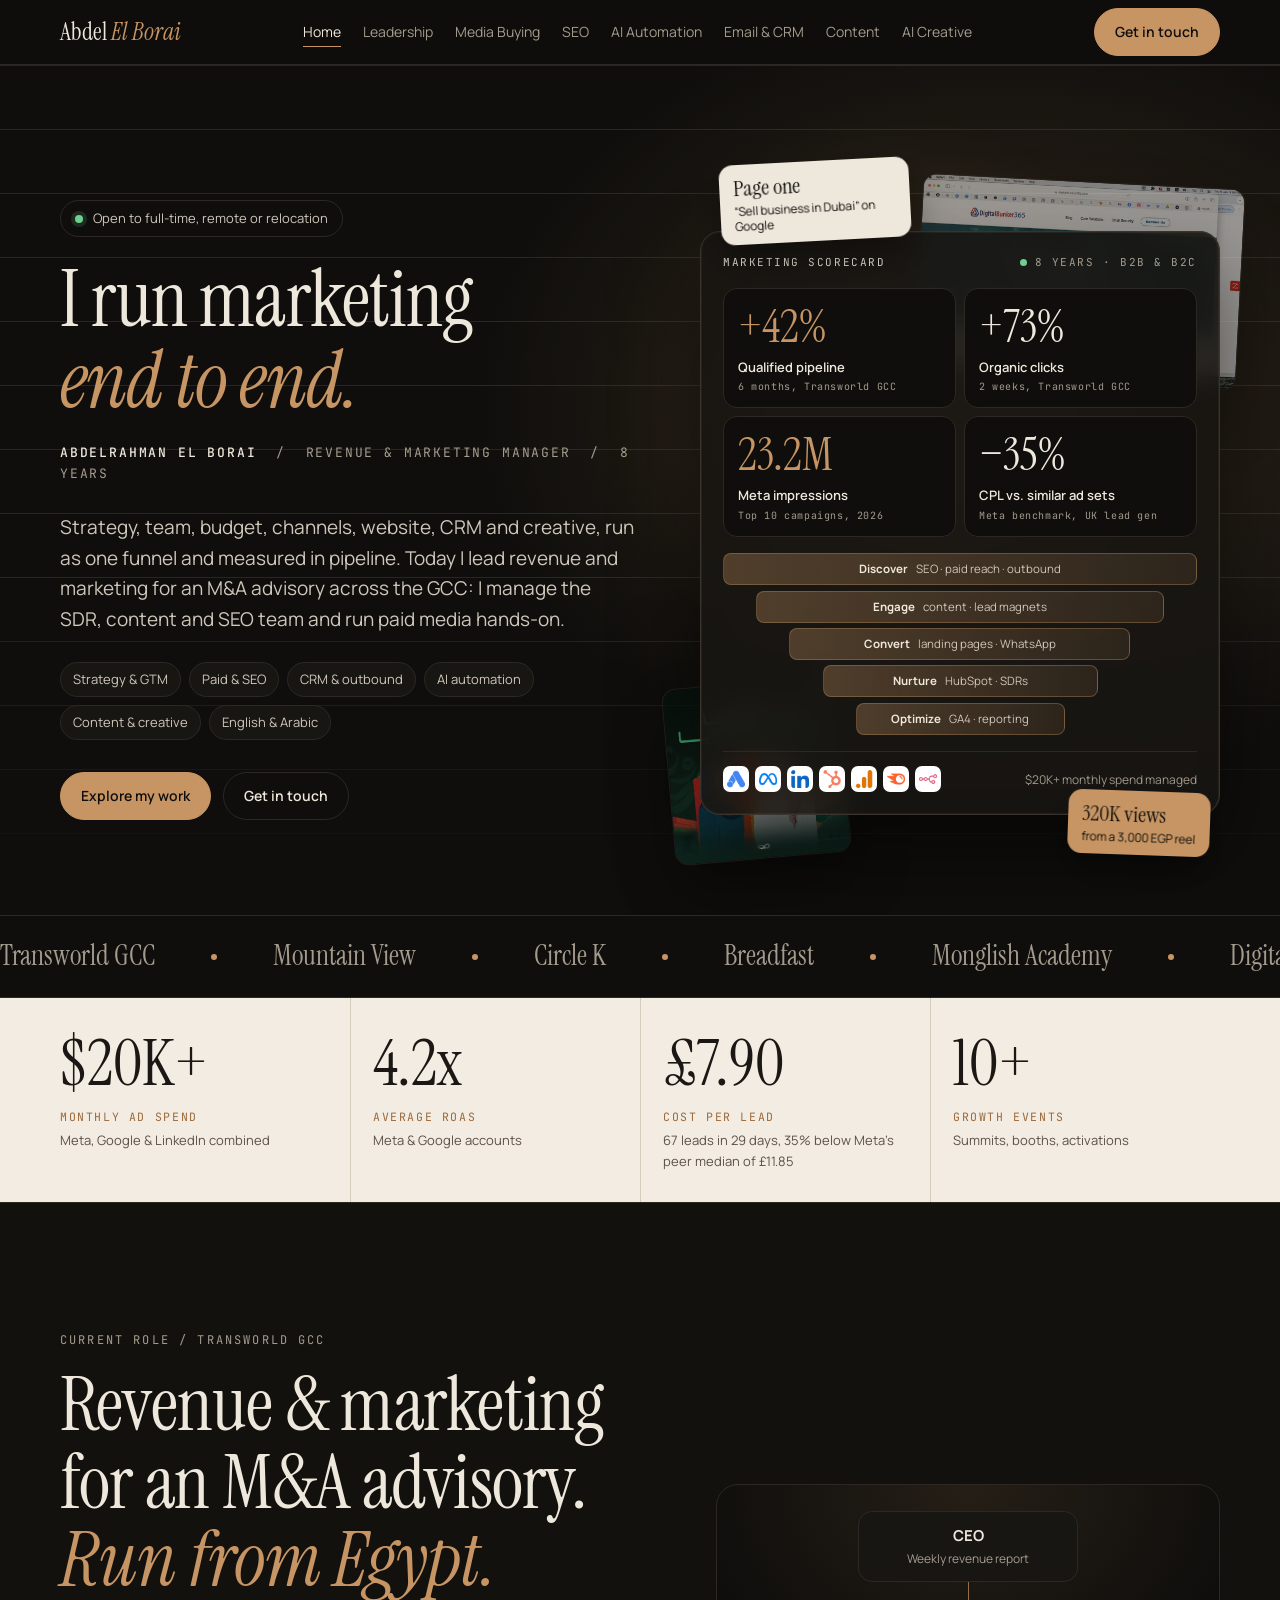
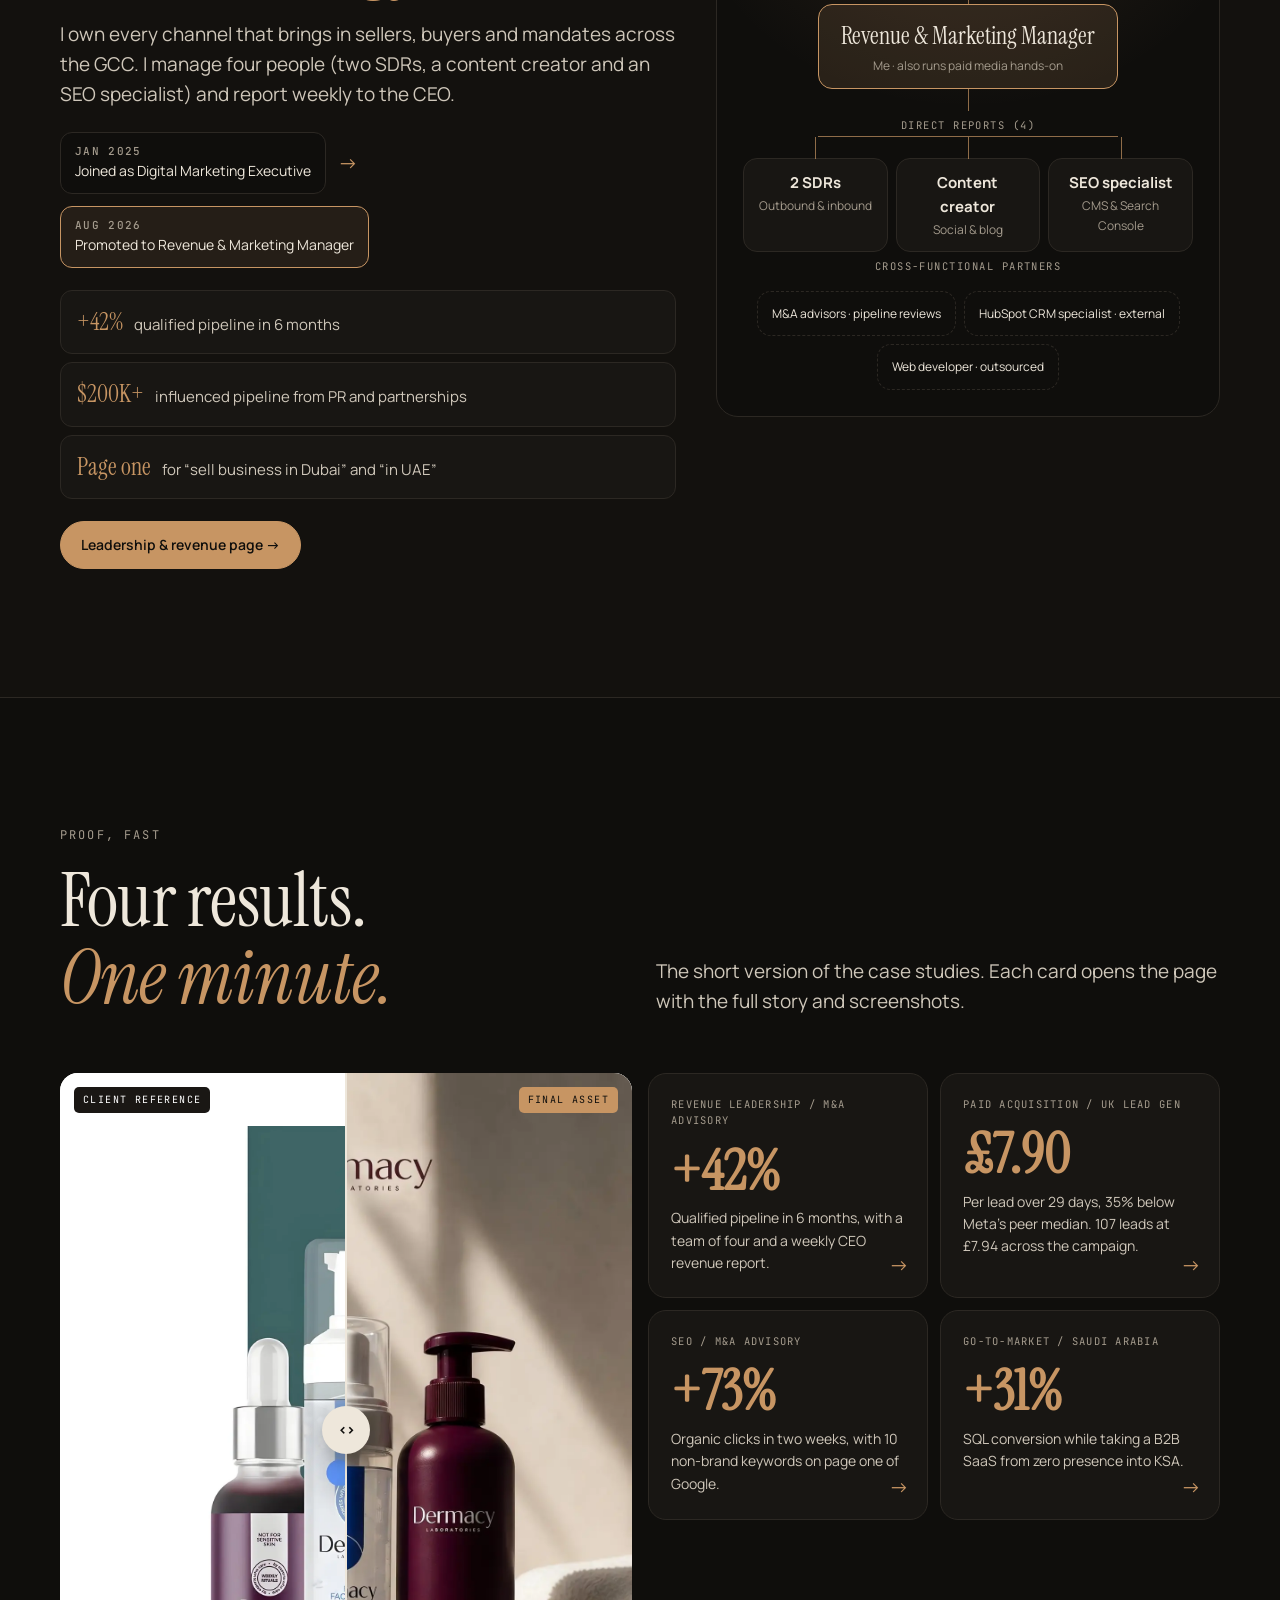
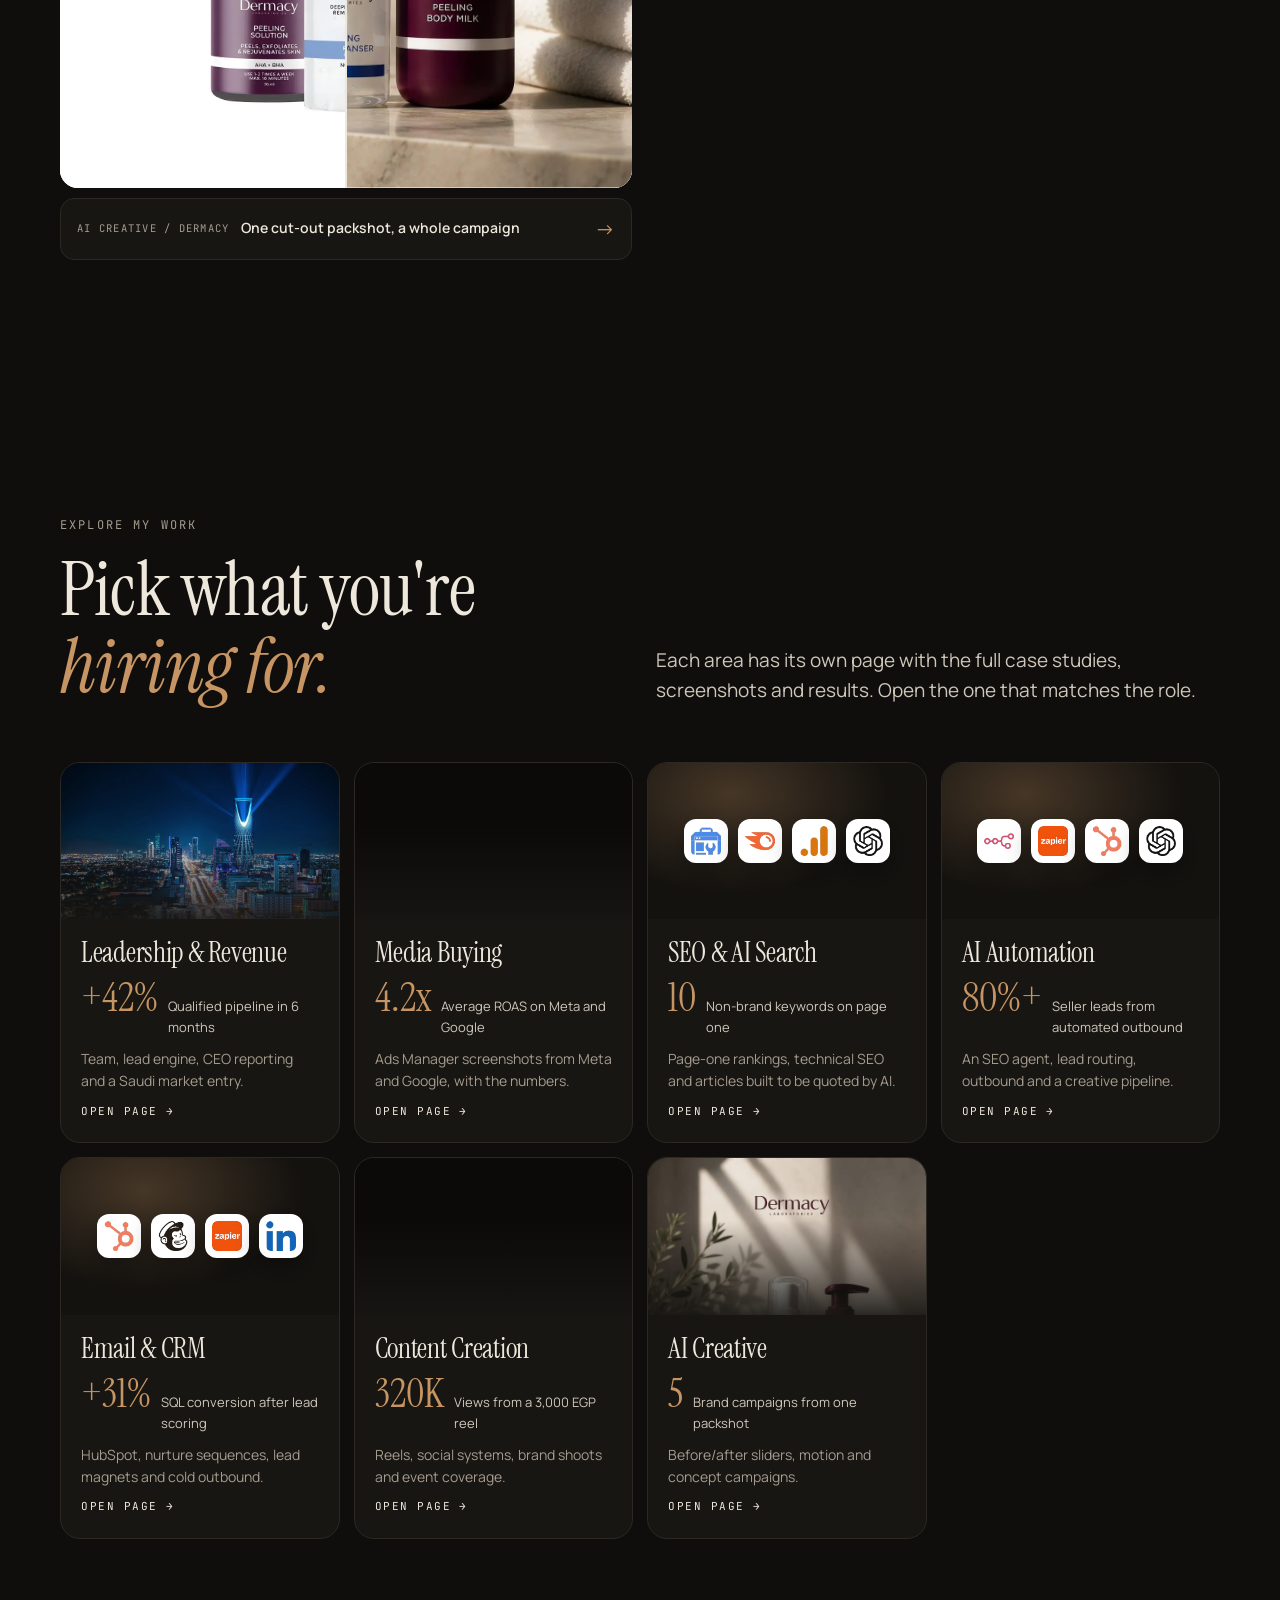
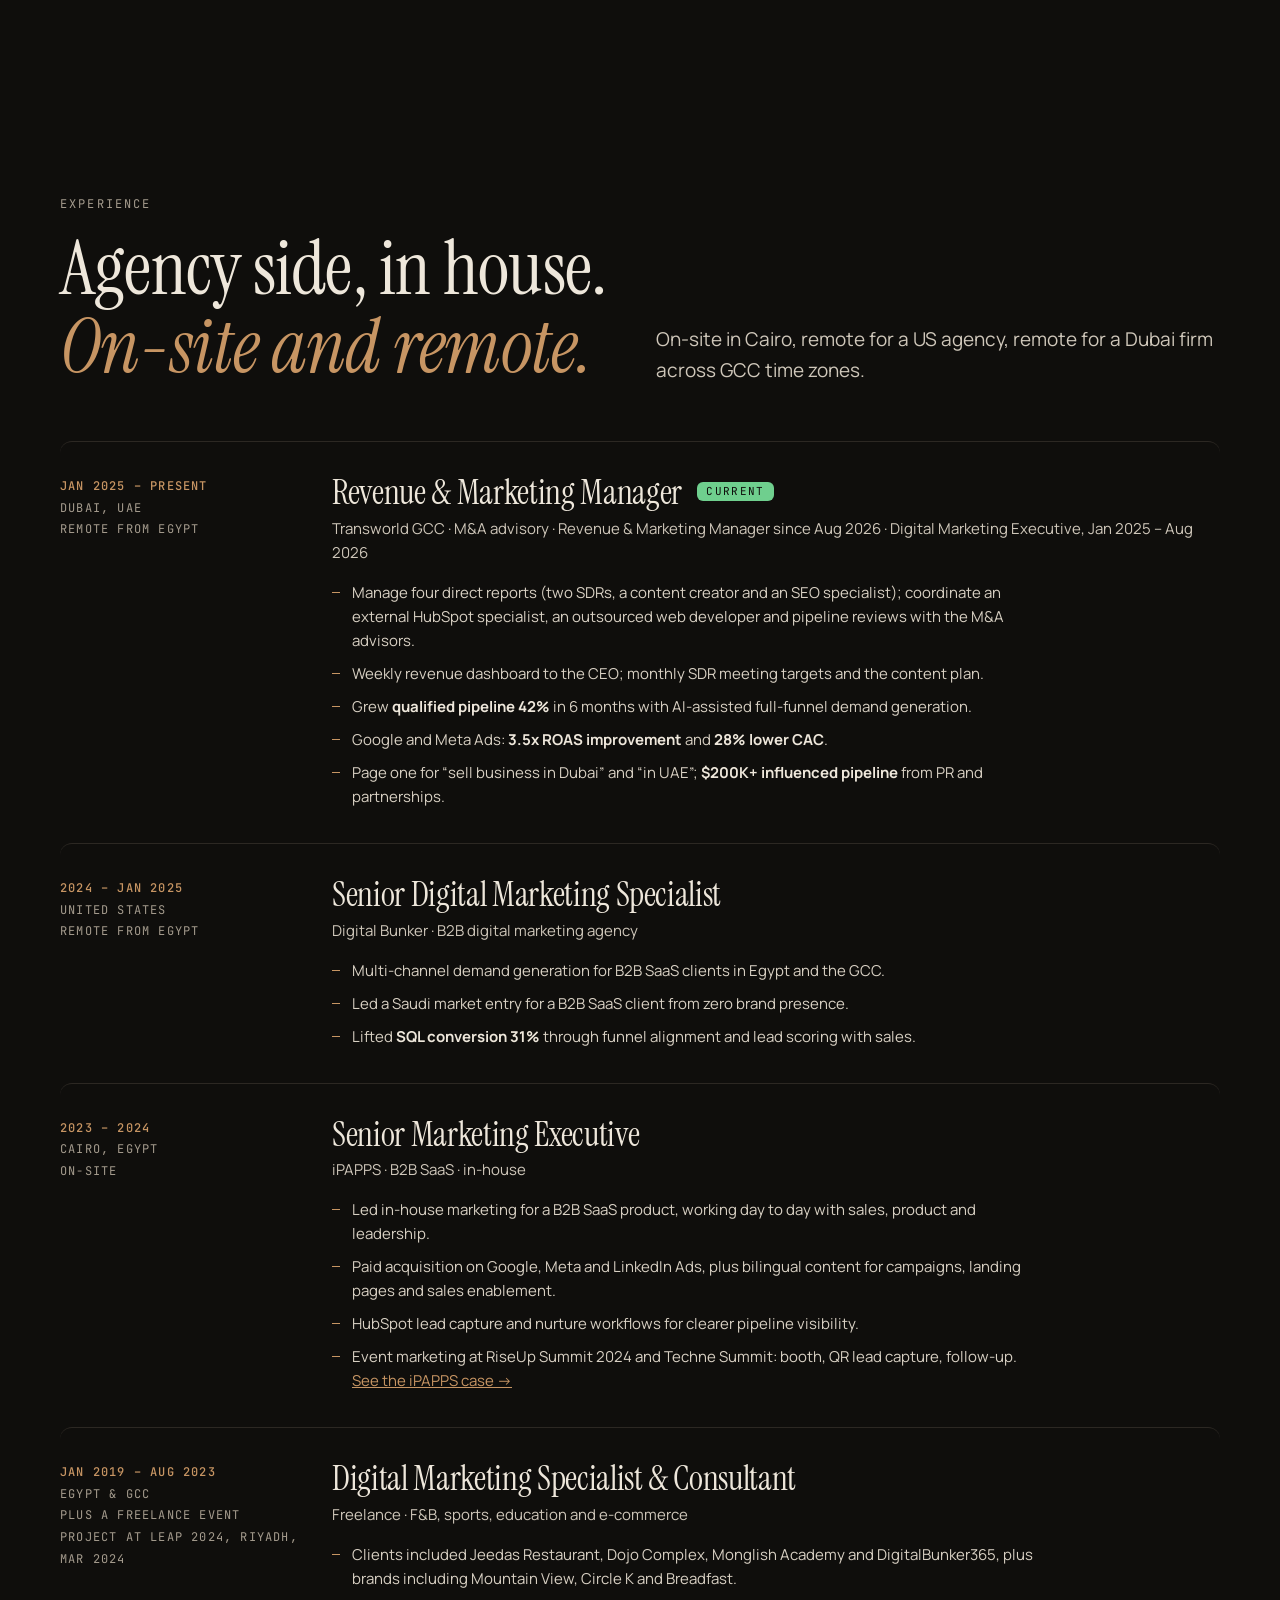
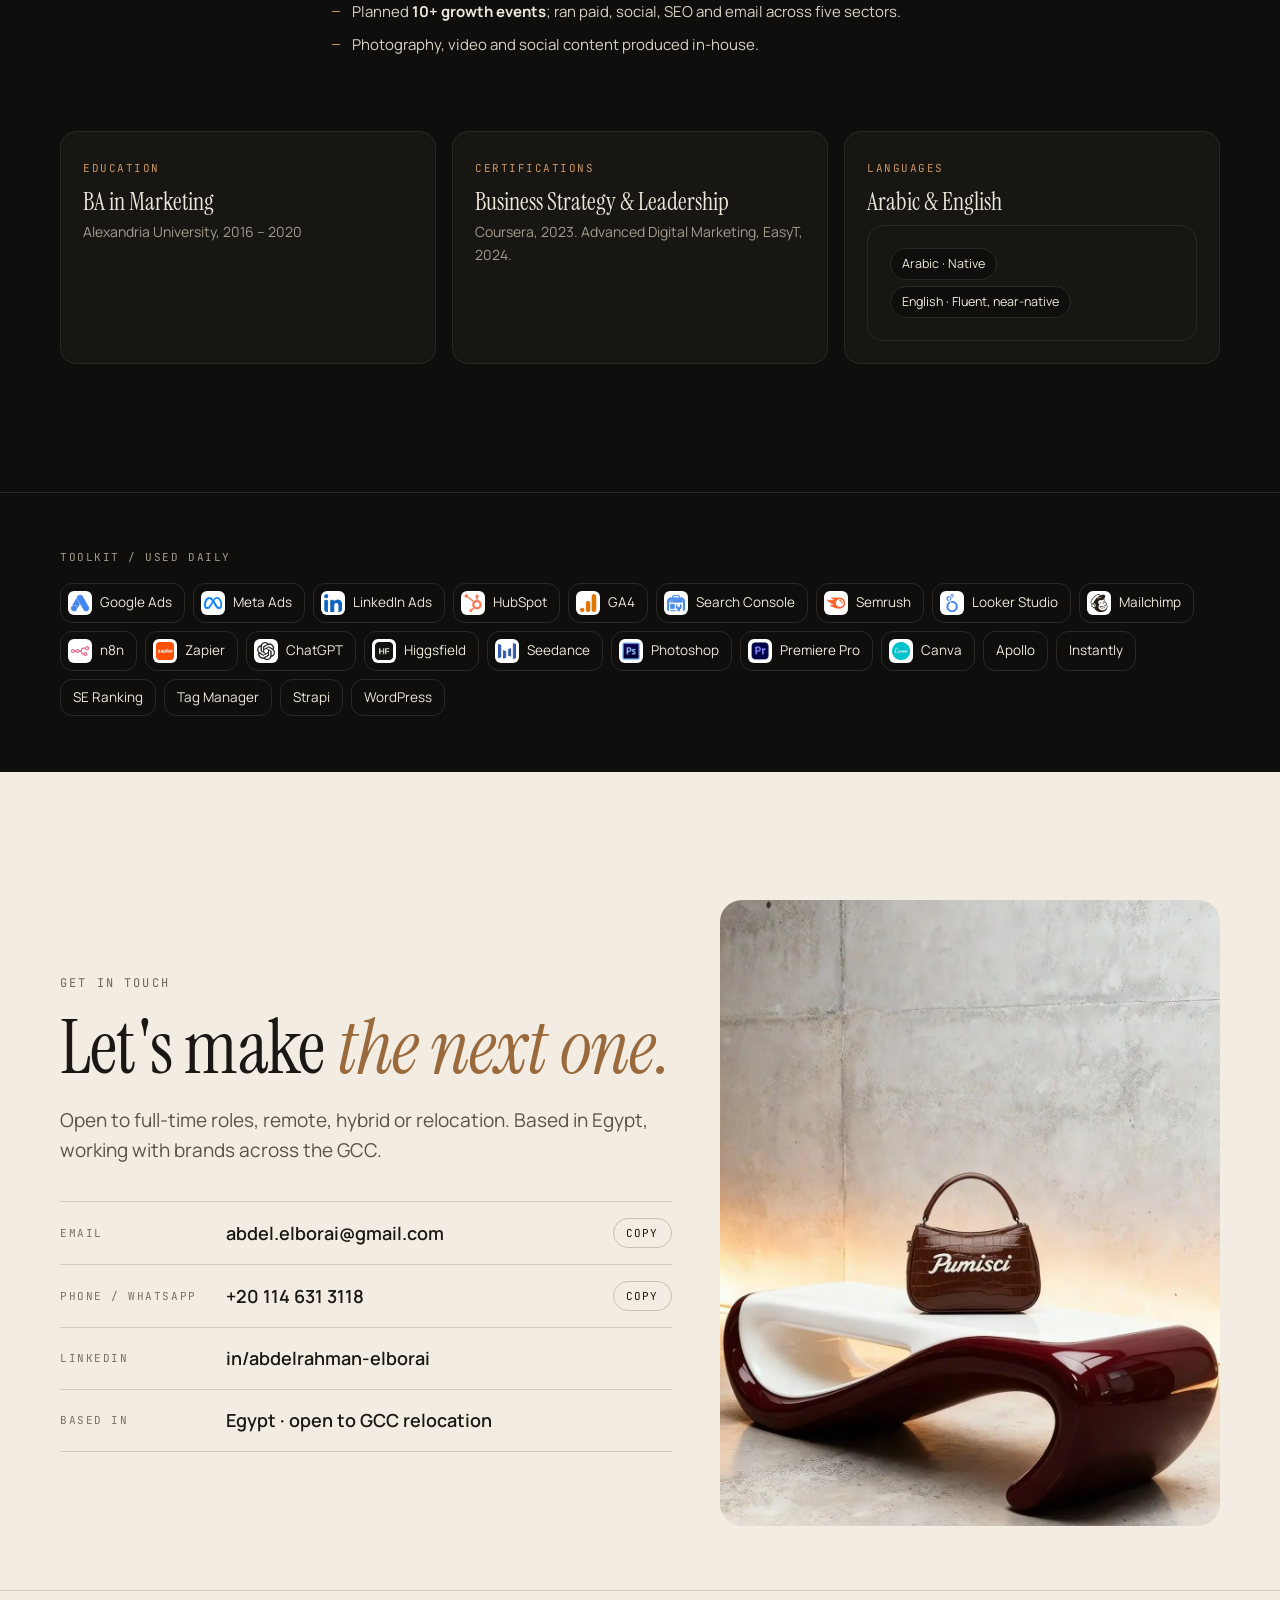
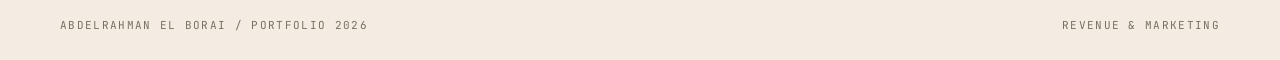
==== commit 9cbe5596: "Site-wide: lead with strongest results, remove weak stats and qualifiers Co-Authored-By: Claude Opus" ====
--- a/index.html
+++ b/index.html
@@ -59,7 +59,7 @@
         </div>
         <div class="kpis">
           <div class="kpi"><b>+42%</b><span>Qualified pipeline</span><small>6 months, Transworld GCC</small></div>
-          <div class="kpi"><b>26 &rarr; 10.9</b><span>Avg. Google position</span><small>5 weeks, Transworld GCC</small></div>
+          <div class="kpi"><b>+73%</b><span>Organic clicks</span><small>2 weeks, Transworld GCC</small></div>
           <div class="kpi"><b>23.2M</b><span>Meta impressions</span><small>Top 10 campaigns, 2026</small></div>
           <div class="kpi"><b>&minus;35%</b><span>CPL vs. similar ad sets</span><small>Meta benchmark, UK lead gen</small></div>
         </div>
@@ -104,7 +104,7 @@
       </div>
       <ul class="wins">
         <li><b>+42%</b> qualified pipeline in 6 months</li>
-        <li><b>$200K+</b> influenced pipeline from PR and partnerships (pipeline value, not revenue)</li>
+        <li><b>$200K+</b> influenced pipeline from PR and partnerships</li>
         <li><b>Page one</b> for &ldquo;sell business in Dubai&rdquo; and &ldquo;in UAE&rdquo;</li>
       </ul>
       <a class="btn" href="leadership.html" style="margin-top:22px">Leadership &amp; revenue page &rarr;</a>
@@ -120,7 +120,7 @@
           <div class="node"><b>Content creator</b><small>Social &amp; blog</small></div>
           <div class="node"><b>SEO specialist</b><small>CMS &amp; Search Console</small></div>
         </div>
-        <p class="org-k">I coordinate, not manage</p>
+        <p class="org-k">Cross-functional partners</p>
         <div class="side">
           <div class="node">M&amp;A advisors &middot; pipeline reviews</div>
           <div class="node">HubSpot CRM specialist &middot; external</div>
@@ -149,7 +149,7 @@
       <div class="pcards">
         <a class="pcard" href="leadership.html"><span class="pk">Revenue leadership / M&amp;A advisory</span><b class="big">+42%</b><p>Qualified pipeline in 6 months, with a team of four and a weekly CEO revenue report.</p><i>&rarr;</i></a>
         <a class="pcard" href="media-buying.html#uk-case"><span class="pk">Paid acquisition / UK lead gen</span><b class="big">&pound;7.90</b><p>Per lead over 29 days, 35% below Meta&rsquo;s peer median. 107 leads at &pound;7.94 across the campaign.</p><i>&rarr;</i></a>
-        <a class="pcard" href="seo.html"><span class="pk">SEO / M&amp;A advisory</span><b class="big">26 &rarr; 10.9</b><p>Average Google position in five weeks, with +73% organic clicks in two.</p><i>&rarr;</i></a>
+        <a class="pcard" href="seo.html"><span class="pk">SEO / M&amp;A advisory</span><b class="big">+73%</b><p>Organic clicks in two weeks, with 10 non-brand keywords on page one of Google.</p><i>&rarr;</i></a>
         <a class="pcard" href="leadership.html#saudi"><span class="pk">Go-to-market / Saudi Arabia</span><b class="big">+31%</b><p>SQL conversion while taking a B2B SaaS from zero presence into KSA.</p><i>&rarr;</i></a>
       </div>
     </div>
@@ -160,7 +160,7 @@
       <div><p class="eyebrow">Explore my work</p><h2 style="margin-top:16px">Pick what you're <em>hiring for.</em></h2></div>
       <p class="lede">Each area has its own page with the full case studies, screenshots and results. Open the one that matches the role.</p>
     </div>
-    <div class="xgrid"><a class="xcard" href="leadership.html"><div class="xc-img"><img src="img/ksa-city.webp" alt="" decoding="async"></div><div class="xc-body"><h3>Leadership &amp; Revenue</h3><div class="xc-stat"><b>+42%</b><span>Qualified pipeline in 6 months</span></div><p>Team, lead engine, CEO reporting and a Saudi market entry.</p><span class="xc-go">Open page <i>&rarr;</i></span></div></a><a class="xcard" href="media-buying.html"><div class="xc-img"><img src="img/boiler-overview.webp" alt="" decoding="async"></div><div class="xc-body"><h3>Media Buying</h3><div class="xc-stat"><b>&minus;35%</b><span>Cost per lead vs. similar ad sets</span></div><p>Ads Manager screenshots from Meta and Google, with the numbers.</p><span class="xc-go">Open page <i>&rarr;</i></span></div></a><a class="xcard" href="seo.html"><div class="xc-img xc-ico"><div class="xc-icons"><img src="icons/search-console.png" alt=""><img src="icons/semrush.png" alt=""><img src="icons/ga4.png" alt=""><img src="icons/chatgpt.png" alt=""></div></div><div class="xc-body"><h3>SEO &amp; AI Search</h3><div class="xc-stat"><b>26 &rarr; 10.9</b><span>Avg. Google position in five weeks</span></div><p>Rankings, technical audit, backlink audit, articles built to be quoted.</p><span class="xc-go">Open page <i>&rarr;</i></span></div></a><a class="xcard" href="ai-automation.html"><div class="xc-img xc-ico"><div class="xc-icons"><img src="icons/n8n.png" alt=""><img src="icons/zapier.png" alt=""><img src="icons/hubspot.png" alt=""><img src="icons/chatgpt.png" alt=""></div></div><div class="xc-body"><h3>AI Automation</h3><div class="xc-stat"><b>4</b><span>Live marketing workflows</span></div><p>An SEO agent, lead routing, outbound and a creative pipeline.</p><span class="xc-go">Open page <i>&rarr;</i></span></div></a><a class="xcard" href="email-crm.html"><div class="xc-img xc-ico"><div class="xc-icons"><img src="icons/hubspot.png" alt=""><img src="icons/mailchimp.png" alt=""><img src="icons/zapier.png" alt=""><img src="icons/linkedin-ads.png" alt=""></div></div><div class="xc-body"><h3>Email &amp; CRM</h3><div class="xc-stat"><b>+31%</b><span>SQL conversion after lead scoring</span></div><p>HubSpot, nurture sequences, lead magnets and cold outbound.</p><span class="xc-go">Open page <i>&rarr;</i></span></div></a><a class="xcard" href="content.html"><div class="xc-img"><img src="img/dojo.webp" alt="" decoding="async"></div><div class="xc-body"><h3>Content Creation</h3><div class="xc-stat"><b>320K</b><span>Views from a 3,000 EGP reel</span></div><p>Reels, social systems, brand shoots and event coverage.</p><span class="xc-go">Open page <i>&rarr;</i></span></div></a><a class="xcard" href="ai-creative.html"><div class="xc-img"><img src="img/dermacy-final.webp" alt="" decoding="async"></div><div class="xc-body"><h3>AI Creative</h3><div class="xc-stat"><b>5</b><span>Brand campaigns from one packshot</span></div><p>Before/after sliders, motion and concept campaigns.</p><span class="xc-go">Open page <i>&rarr;</i></span></div></a></div>
+    <div class="xgrid"><a class="xcard" href="leadership.html"><div class="xc-img"><img src="img/ksa-city.webp" alt="" decoding="async"></div><div class="xc-body"><h3>Leadership &amp; Revenue</h3><div class="xc-stat"><b>+42%</b><span>Qualified pipeline in 6 months</span></div><p>Team, lead engine, CEO reporting and a Saudi market entry.</p><span class="xc-go">Open page <i>&rarr;</i></span></div></a><a class="xcard" href="media-buying.html"><div class="xc-img"><img src="img/boiler-overview.webp" alt="" decoding="async"></div><div class="xc-body"><h3>Media Buying</h3><div class="xc-stat"><b>4.2x</b><span>Average ROAS on Meta and Google</span></div><p>Ads Manager screenshots from Meta and Google, with the numbers.</p><span class="xc-go">Open page <i>&rarr;</i></span></div></a><a class="xcard" href="seo.html"><div class="xc-img xc-ico"><div class="xc-icons"><img src="icons/search-console.png" alt=""><img src="icons/semrush.png" alt=""><img src="icons/ga4.png" alt=""><img src="icons/chatgpt.png" alt=""></div></div><div class="xc-body"><h3>SEO &amp; AI Search</h3><div class="xc-stat"><b>10</b><span>Non-brand keywords on page one</span></div><p>Page-one rankings, technical SEO and articles built to be quoted by AI.</p><span class="xc-go">Open page <i>&rarr;</i></span></div></a><a class="xcard" href="ai-automation.html"><div class="xc-img xc-ico"><div class="xc-icons"><img src="icons/n8n.png" alt=""><img src="icons/zapier.png" alt=""><img src="icons/hubspot.png" alt=""><img src="icons/chatgpt.png" alt=""></div></div><div class="xc-body"><h3>AI Automation</h3><div class="xc-stat"><b>80%+</b><span>Seller leads from automated outbound</span></div><p>An SEO agent, lead routing, outbound and a creative pipeline.</p><span class="xc-go">Open page <i>&rarr;</i></span></div></a><a class="xcard" href="email-crm.html"><div class="xc-img xc-ico"><div class="xc-icons"><img src="icons/hubspot.png" alt=""><img src="icons/mailchimp.png" alt=""><img src="icons/zapier.png" alt=""><img src="icons/linkedin-ads.png" alt=""></div></div><div class="xc-body"><h3>Email &amp; CRM</h3><div class="xc-stat"><b>+31%</b><span>SQL conversion after lead scoring</span></div><p>HubSpot, nurture sequences, lead magnets and cold outbound.</p><span class="xc-go">Open page <i>&rarr;</i></span></div></a><a class="xcard" href="content.html"><div class="xc-img"><img src="img/dojo.webp" alt="" decoding="async"></div><div class="xc-body"><h3>Content Creation</h3><div class="xc-stat"><b>320K</b><span>Views from a 3,000 EGP reel</span></div><p>Reels, social systems, brand shoots and event coverage.</p><span class="xc-go">Open page <i>&rarr;</i></span></div></a><a class="xcard" href="ai-creative.html"><div class="xc-img"><img src="img/dermacy-final.webp" alt="" decoding="async"></div><div class="xc-body"><h3>AI Creative</h3><div class="xc-stat"><b>5</b><span>Brand campaigns from one packshot</span></div><p>Before/after sliders, motion and concept campaigns.</p><span class="xc-go">Open page <i>&rarr;</i></span></div></a></div>
   </div>
 </section><section id="experience">
   <div class="wrap">
@@ -177,9 +177,9 @@
           <ul>
             <li>Manage four direct reports (two SDRs, a content creator and an SEO specialist); coordinate an external HubSpot specialist, an outsourced web developer and pipeline reviews with the M&amp;A advisors.</li>
             <li>Weekly revenue dashboard to the CEO; monthly SDR meeting targets and the content plan.</li>
-            <li>Grew <b>qualified pipeline 42%</b> in 6 months with AI-assisted full-funnel demand generation (pipeline, not revenue).</li>
+            <li>Grew <b>qualified pipeline 42%</b> in 6 months with AI-assisted full-funnel demand generation.</li>
             <li>Google and Meta Ads: <b>3.5x ROAS improvement</b> and <b>28% lower CAC</b>.</li>
-            <li>Page one for &ldquo;sell business in Dubai&rdquo; and &ldquo;in UAE&rdquo;; <b>$200K+ influenced pipeline</b> from PR and partnerships (pipeline value, not collected revenue).</li>
+            <li>Page one for &ldquo;sell business in Dubai&rdquo; and &ldquo;in UAE&rdquo;; <b>$200K+ influenced pipeline</b> from PR and partnerships.</li>
           </ul>
         </div>
       </div>
